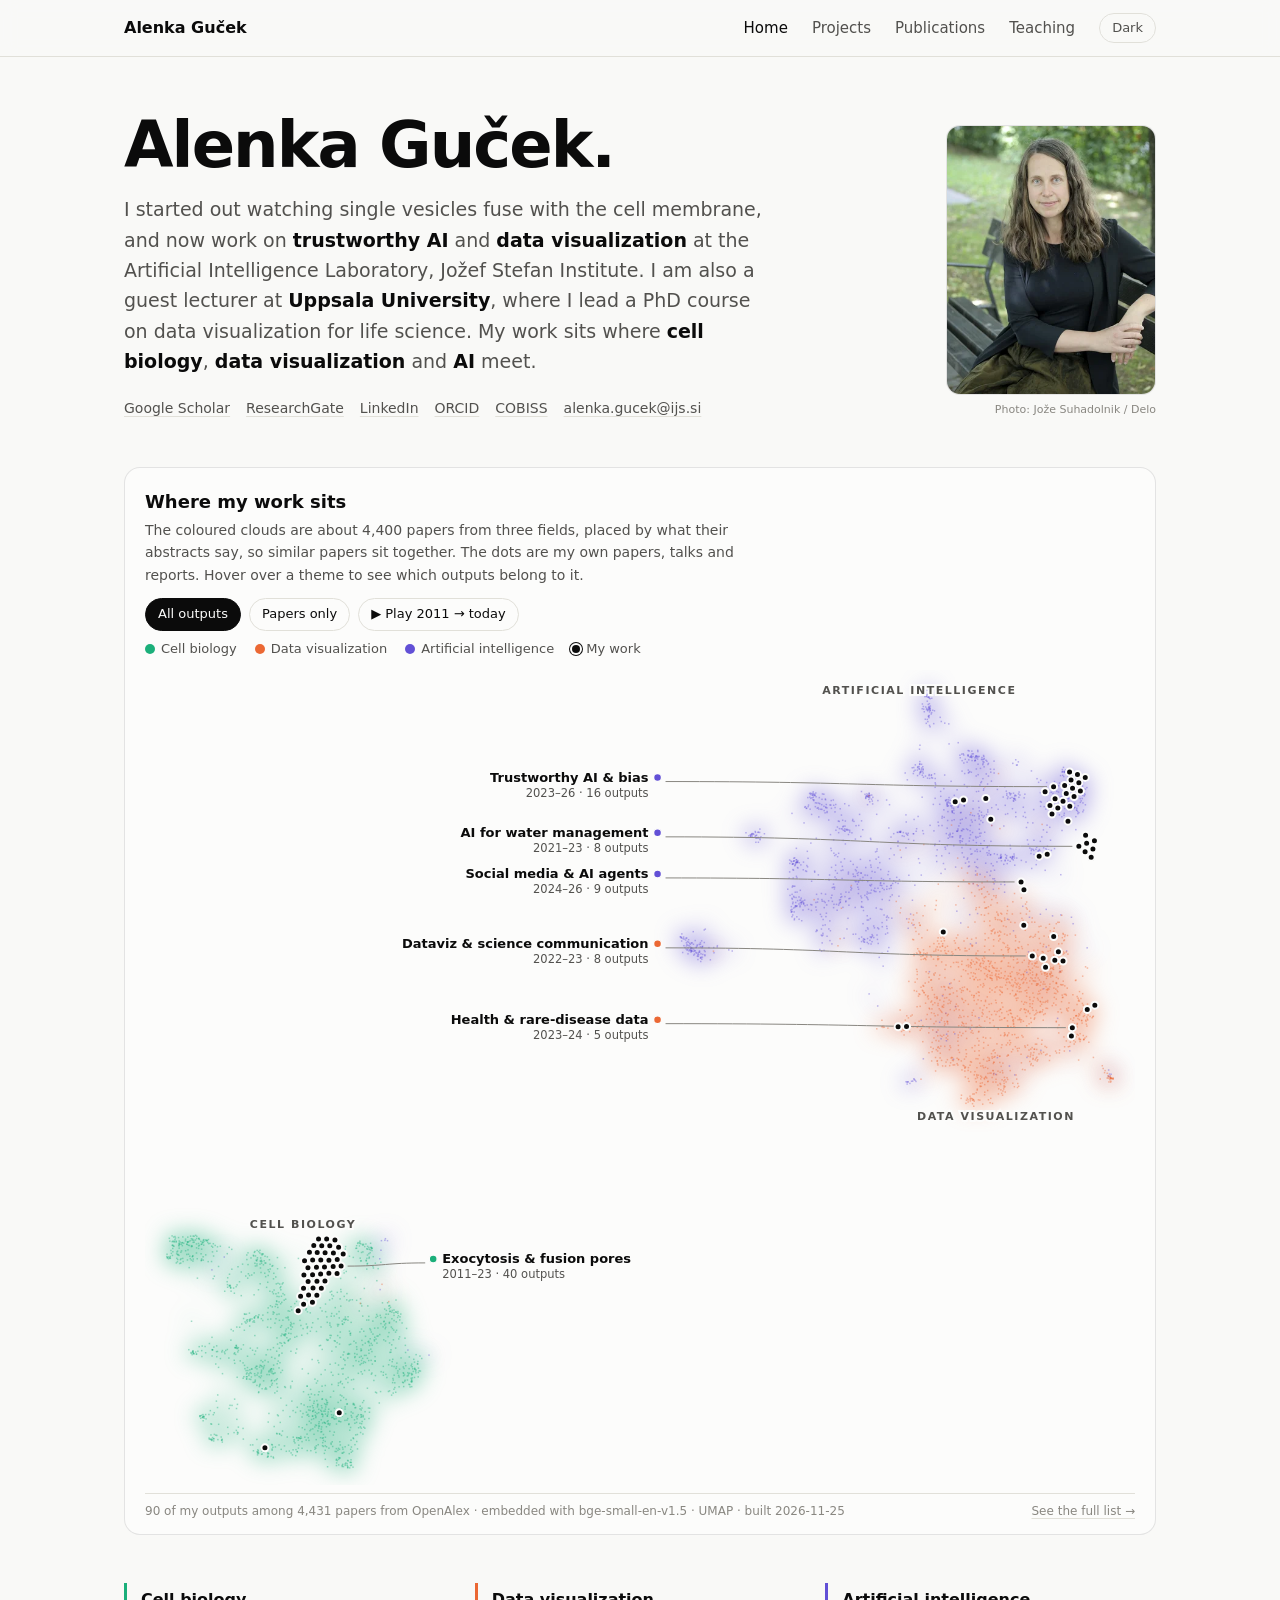
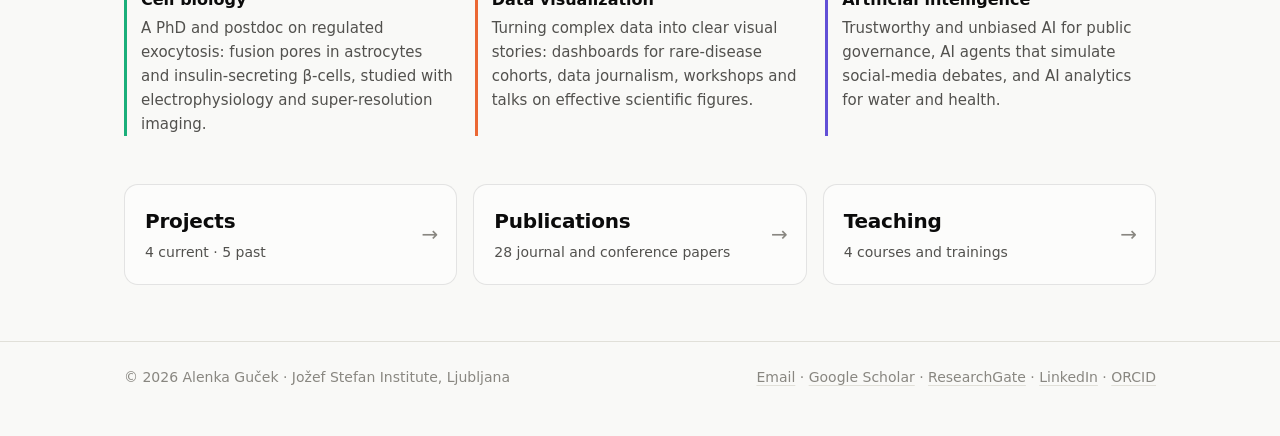
==== site/index.html @ 369c41aa "Personal research website with research map Static site in site/ (home with UMAP research map, proje" ====
<!doctype html>
<html lang="en">
<head>
<meta charset="utf-8">
<meta name="viewport" content="width=device-width, initial-scale=1">
<title>Alenka Guček — cell biology · data visualization · AI</title>
<meta name="description" content="Researcher at the Jožef Stefan Institute working where cell biology, data visualization and AI meet.">
<link rel="stylesheet" href="css/style.css?v=8">
</head>
<body>
<header class="nav"><div class="wrap">
  <a class="brand" href="index.html">Alenka Guček</a>
  <a class="link" href="index.html" aria-current="page">Home</a>
  <a class="link" href="projects.html">Projects</a>
  <a class="link" href="publications.html">Publications</a>
  <a class="link" href="teaching.html">Teaching</a>
  <button id="theme" type="button">Dark</button>
</div></header>

<main class="wrap">
  <section class="hero">
    <div>
      <h1>Alenka Guček.</h1>
      <p class="lede">I started out watching single vesicles fuse with the cell membrane, and now work on <b>trustworthy AI</b> and <b>data visualization</b> at the Artificial Intelligence Laboratory, Jožef Stefan Institute. I am also a guest lecturer at <b>Uppsala University</b>, where I lead a PhD course on data visualization for life science. My work sits where <b>cell biology</b>, <b>data visualization</b> and <b>AI</b> meet.</p>
      <div class="links">
        <a href="https://scholar.google.com/citations?user=tJEwAjEAAAAJ" target="_blank" rel="noopener">Google Scholar</a>
        <a href="https://www.researchgate.net/profile/Alenka-Gucek-2" target="_blank" rel="noopener">ResearchGate</a>
        <a href="https://www.linkedin.com/in/alenkagucek/" target="_blank" rel="noopener">LinkedIn</a>
        <a href="https://orcid.org/0000-0003-4453-1498" target="_blank" rel="noopener">ORCID</a>
        <a href="https://bib.cobiss.net/bibliographies/si/webBiblio/bib201_20261125_204723_34319.html" target="_blank" rel="noopener">COBISS</a>
        <a href="mailto:alenka.gucek@ijs.si">alenka.gucek@ijs.si</a>
      </div>
    </div>
    <figure>
      <img src="imgs/profile.webp" alt="Alenka Guček sitting on a park bench">
      <figcaption>Photo: Jože Suhadolnik / Delo</figcaption>
    </figure>
  </section>

  <div class="map-card">
    <div class="map-head">
      <div>
        <h2>Where my work sits</h2>
        <p>The coloured clouds are about 4,400 papers from three fields, placed by what their abstracts say, so similar papers sit together. The dots are my own papers, talks and reports. Hover over a theme to see which outputs belong to it.</p>
      </div>
      <div class="controls">
        <button type="button" data-filter="all" aria-pressed="true">All outputs</button>
        <button type="button" data-filter="papers" aria-pressed="false">Papers only</button>
        <button type="button" id="play">▶ Play 2011 → today</button>
      </div>
    </div>
    <div class="legend">
      <span><i style="background:var(--f-cell)"></i>Cell biology</span>
      <span><i style="background:var(--f-viz)"></i>Data visualization</span>
      <span><i style="background:var(--f-ai)"></i>Artificial intelligence</span>
      <span><i class="me"></i>My work</span>
    </div>
    <div class="map-stage" id="map">
      <canvas aria-hidden="true"></canvas>
      <svg role="img" aria-label="Scatter map of research papers; my outputs are highlighted"></svg>
      <div class="tip" id="tip"></div>
    </div>
    <div class="map-foot" id="map-foot"><span></span><a href="publications.html">See the full list →</a></div>
  </div>

  <section class="block">
    <div class="three">
      <div class="pillar" style="--c:var(--f-cell)"><h3>Cell biology</h3><p>A PhD and postdoc on regulated exocytosis: fusion pores in astrocytes and insulin-secreting β-cells, studied with electrophysiology and super-resolution imaging.</p></div>
      <div class="pillar" style="--c:var(--f-viz)"><h3>Data visualization</h3><p>Turning complex data into clear visual stories: dashboards for rare-disease cohorts, data journalism, workshops and talks on effective scientific figures.</p></div>
      <div class="pillar" style="--c:var(--f-ai)"><h3>Artificial intelligence</h3><p>Trustworthy and unbiased AI for public governance, AI agents that simulate social-media debates, and AI analytics for water and health.</p></div>
    </div>
  </section>

  <nav class="gates" aria-label="More">
    <a class="gate" href="projects.html"><span class="g-t">Projects</span><span class="g-s" id="g-projects">Current and past research projects</span><span class="g-a">→</span></a>
    <a class="gate" href="publications.html"><span class="g-t">Publications</span><span class="g-s" id="g-pubs">Journal and conference papers</span><span class="g-a">→</span></a>
    <a class="gate" href="teaching.html"><span class="g-t">Teaching</span><span class="g-s" id="g-teach">Courses and trainings</span><span class="g-a">→</span></a>
  </nav>
</main>

<footer><div class="wrap">
  <span>© 2026 Alenka Guček · Jožef Stefan Institute, Ljubljana</span>
  <span><a href="mailto:alenka.gucek@ijs.si">Email</a> · <a href="https://scholar.google.com/citations?user=tJEwAjEAAAAJ" target="_blank" rel="noopener">Google Scholar</a> · <a href="https://www.researchgate.net/profile/Alenka-Gucek-2" target="_blank" rel="noopener">ResearchGate</a> · <a href="https://www.linkedin.com/in/alenkagucek/" target="_blank" rel="noopener">LinkedIn</a> · <a href="https://orcid.org/0000-0003-4453-1498" target="_blank" rel="noopener">ORCID</a></span>
</div></footer>
<script src="js/site.js?v=8"></script>
<script src="js/map.js?v=8"></script>
</body>
</html>
---- site/css/style.css ----
:root {
  color-scheme: light;
  --page: #f9f9f7;
  --surface: #fcfcfb;
  --ink: #0b0b0b;
  --ink-2: #52514e;
  --muted: #898781;
  --hair: #e1e0d9;
  --ring: rgba(11, 11, 11, 0.10);
  --accent: #2a78d6;
  /* field colours = categorical slots 1-3 (validated all-pairs) */
  --f-ai: #6250d6;
  --f-viz: #eb6834;
  --f-cell: #1baf7a;
  --me: #0b0b0b;
  --me-ring: #fcfcfb;
  --font: system-ui, -apple-system, "Segoe UI", sans-serif;
}
@media (prefers-color-scheme: dark) {
  :root:where(:not([data-theme="light"])) {
    color-scheme: dark;
    --page: #0d0d0d; --surface: #1a1a19; --ink: #f0efec; --ink-2: #c3c2b7; --muted: #898781;
    --hair: #2c2c2a; --ring: rgba(255, 255, 255, 0.10); --accent: #3987e5;
    --f-ai: #9085e9; --f-viz: #d95926; --f-cell: #199e70; --me: #f0efec; --me-ring: #1a1a19;
  }
}
:root[data-theme="dark"] {
  color-scheme: dark;
  --page: #0d0d0d; --surface: #1a1a19; --ink: #f0efec; --ink-2: #c3c2b7; --muted: #898781;
  --hair: #2c2c2a; --ring: rgba(255, 255, 255, 0.10); --accent: #3987e5;
  --f-ai: #9085e9; --f-viz: #d95926; --f-cell: #199e70; --me: #f0efec; --me-ring: #1a1a19;
}

* { box-sizing: border-box; }
html { background: var(--page); }
body { margin: 0; font: 16px/1.6 var(--font); color: var(--ink); background: var(--page); }
a { color: inherit; text-decoration-color: var(--hair); text-underline-offset: 3px; }
a:hover { text-decoration-color: currentColor; }
.wrap { max-width: 1080px; margin: 0 auto; padding: 0 24px; }

/* nav */
header.nav { position: sticky; top: 0; z-index: 10; background: color-mix(in srgb, var(--page) 88%, transparent); backdrop-filter: blur(8px); border-bottom: 1px solid var(--hair); }
header.nav .wrap { display: flex; align-items: center; gap: 24px; height: 56px; }
header.nav .brand { font-weight: 700; text-decoration: none; margin-right: auto; }
header.nav a.link { text-decoration: none; color: var(--ink-2); font-size: 15px; }
header.nav a.link[aria-current="page"], header.nav a.link:hover { color: var(--ink); }
#theme { background: none; border: 1px solid var(--hair); color: var(--ink-2); border-radius: 999px; padding: 4px 12px; font: inherit; font-size: 13px; cursor: pointer; }

/* hero */
.hero { padding: 56px 0 24px; display: grid; grid-template-columns: 1fr auto; gap: 32px; align-items: end; }
.hero h1 { font-size: clamp(40px, 6vw, 64px); line-height: 1.02; letter-spacing: -0.03em; margin: 0 0 16px; }
.hero p.lede { font-size: 19px; color: var(--ink-2); max-width: 640px; margin: 0; }
.hero .lede b { color: var(--ink); font-weight: 600; }
.hero figure { margin: 0; }
.hero img { width: 210px; height: 270px; border-radius: 14px; object-fit: cover; object-position: 30% 30%; border: 1px solid var(--ring); background: var(--surface); display: block; }
.hero figcaption { font-size: 11px; color: var(--muted); margin-top: 6px; text-align: right; }
.links { display: flex; flex-wrap: wrap; gap: 8px 16px; margin-top: 20px; font-size: 14px; }
.links a { color: var(--ink-2); }

/* map */
.map-card { background: var(--surface); border: 1px solid var(--ring); border-radius: 16px; padding: 20px 20px 12px; margin: 24px 0 8px; }
.map-head { display: flex; flex-wrap: wrap; gap: 12px 24px; align-items: baseline; justify-content: space-between; margin-bottom: 8px; }
.map-head h2 { font-size: 18px; margin: 0; }
.map-head p { margin: 2px 0 0; color: var(--ink-2); font-size: 14px; max-width: 620px; }
.controls { display: flex; gap: 8px; align-items: center; flex-wrap: wrap; }
.controls button { font: inherit; font-size: 13px; border: 1px solid var(--hair); background: var(--surface); color: var(--ink); border-radius: 999px; padding: 5px 12px; cursor: pointer; }
.controls button[aria-pressed="true"] { background: var(--ink); color: var(--surface); border-color: var(--ink); }
.legend { display: flex; flex-wrap: wrap; gap: 6px 18px; font-size: 13px; color: var(--ink-2); margin: 4px 0 10px; }
.legend span { display: inline-flex; align-items: center; gap: 6px; }
.legend i { width: 10px; height: 10px; border-radius: 50%; display: inline-block; }
.legend i.me { background: var(--me); box-shadow: 0 0 0 2px var(--me-ring), 0 0 0 3px var(--me); width: 8px; height: 8px; }
.map-stage { position: relative; width: 100%; aspect-ratio: 16 / 10; }
.map-stage canvas, .map-stage svg { position: absolute; inset: 0; width: 100%; height: 100%; }
.map-stage svg text.cl { font-size: 11px; fill: var(--muted); paint-order: stroke; stroke: var(--surface); stroke-width: 3px; pointer-events: none; }
.map-stage svg text.yr { font-size: 44px; font-weight: 700; fill: var(--hair); }
.map-stage svg path.traj { fill: none; stroke: var(--ink-2); stroke-width: 1.5; stroke-dasharray: 4 4; opacity: .7; pointer-events: none; }
.map-stage svg text.trajlbl { font-size: 12px; font-weight: 600; fill: var(--ink-2); paint-order: stroke; stroke: var(--surface); stroke-width: 3px; pointer-events: none; }
.map-stage svg text.field { font-size: 11px; font-weight: 700; letter-spacing: .14em; fill: var(--ink-2); paint-order: stroke; stroke: var(--surface); stroke-width: 4px; pointer-events: none; }
.map-stage svg .callout { cursor: pointer; transition: opacity .3s; }
.map-stage svg .callout .hit { fill: transparent; }
.map-stage svg .callout .lead { fill: none; stroke: var(--muted); stroke-width: 1; transition: stroke .15s, stroke-width .15s; }
.map-stage svg .callout .cname { font-size: 13px; font-weight: 650; fill: var(--ink); paint-order: stroke; stroke: var(--surface); stroke-width: 4px; }
.map-stage svg .callout .csub { font-size: 11.5px; fill: var(--ink-2); paint-order: stroke; stroke: var(--surface); stroke-width: 4px; font-variant-numeric: tabular-nums; }
.map-stage svg .callout .sw { stroke: var(--surface); stroke-width: 1.5; }
.map-stage svg .callout.on .lead { stroke: var(--ink); stroke-width: 1.5; }
.map-stage svg .callout.off { opacity: .35; }
.map-stage svg circle.me { r: 3.5; stroke-width: 1.5; }
.map-stage svg circle.me.hot { r: 4.5; }
.map-stage svg circle.me { fill: var(--me); stroke: var(--me-ring); stroke-width: 2; cursor: pointer; transition: r .15s, opacity .4s; }
.map-stage svg circle.me.dim { opacity: .18; }
.map-stage svg circle.me:hover, .map-stage svg circle.me.on { r: 7; }
.map-foot { display: flex; justify-content: space-between; gap: 16px; font-size: 12px; color: var(--muted); padding-top: 8px; border-top: 1px solid var(--hair); margin-top: 8px; }
.tip { position: absolute; pointer-events: none; z-index: 5; max-width: 300px; background: var(--surface); color: var(--ink); border: 1px solid var(--ring); box-shadow: 0 6px 24px rgba(0,0,0,.12); border-radius: 10px; padding: 10px 12px; font-size: 13px; line-height: 1.4; opacity: 0; transition: opacity .1s; }
.tip.show { opacity: 1; }
.tip .t { font-weight: 600; margin-bottom: 4px; }
.tip .m { color: var(--ink-2); }
.tip .k { display: inline-flex; align-items: center; gap: 6px; color: var(--ink-2); font-size: 12px; }
.tip .k i { width: 8px; height: 8px; border-radius: 50%; }

/* sections */
section.block { padding: 40px 0 8px; }
section.block > .head { display: flex; justify-content: space-between; align-items: baseline; border-bottom: 1px solid var(--hair); padding-bottom: 8px; margin-bottom: 16px; }
section.block h2 { font-size: 22px; margin: 0; letter-spacing: -0.01em; }
section.block .head a { font-size: 14px; color: var(--ink-2); }
.three { display: grid; grid-template-columns: repeat(3, 1fr); gap: 20px; }
.pillar { padding: 4px 0 0 14px; border-left: 3px solid var(--c); }
.pillar h3 { margin: 0 0 4px; font-size: 16px; }
.pillar p { margin: 0; color: var(--ink-2); font-size: 15px; }

.item { padding: 14px 0; border-bottom: 1px solid var(--hair); display: grid; grid-template-columns: 90px 1fr; gap: 16px; }
.item:last-child { border-bottom: 0; }
.item .when { color: var(--muted); font-size: 14px; font-variant-numeric: tabular-nums; }
.item h3 { font-size: 16px; margin: 0 0 2px; line-height: 1.35; }
.item .meta { color: var(--ink-2); font-size: 14px; }
.item .meta em { font-style: normal; color: var(--ink); }
.item .acts { font-size: 13px; margin-top: 4px; display: flex; gap: 12px; }
.tag { display: inline-block; font-size: 11px; letter-spacing: .04em; text-transform: uppercase; color: var(--ink-2); border: 1px solid var(--hair); border-radius: 999px; padding: 1px 8px; margin-right: 6px; vertical-align: 2px; }
.dot { display: inline-block; width: 8px; height: 8px; border-radius: 50%; margin-right: 6px; vertical-align: 1px; }

.filters { display: flex; flex-wrap: wrap; gap: 8px; margin: 8px 0 16px; }
.filters button { font: inherit; font-size: 13px; border: 1px solid var(--hair); background: var(--surface); color: var(--ink); border-radius: 999px; padding: 5px 12px; cursor: pointer; }
.filters button[aria-pressed="true"] { background: var(--ink); color: var(--surface); border-color: var(--ink); }
ul.eds { margin: 6px 0 0; padding-left: 18px; color: var(--ink-2); font-size: 14px; }
h3.sub { font-size: 13px; text-transform: uppercase; letter-spacing: .06em; color: var(--muted); margin: 28px 0 0; }
h3.sub:first-child { margin-top: 4px; }
.yeargroup h3.y { font-size: 14px; color: var(--muted); margin: 24px 0 0; font-variant-numeric: tabular-nums; }

.gates { display: grid; grid-template-columns: repeat(3, 1fr); gap: 16px; margin: 40px 0 0; }
.gate { position: relative; display: flex; flex-direction: column; gap: 4px; padding: 20px 44px 20px 20px; background: var(--surface); border: 1px solid var(--ring); border-radius: 14px; text-decoration: none; transition: border-color .15s, transform .15s; }
.gate:hover { border-color: var(--ink-2); transform: translateY(-2px); }
.gate .g-t { font-size: 20px; font-weight: 700; letter-spacing: -0.01em; }
.gate .g-s { color: var(--ink-2); font-size: 14px; }
.gate .g-a { position: absolute; right: 18px; top: 50%; transform: translateY(-50%); font-size: 20px; color: var(--muted); transition: transform .15s, color .15s; }
.gate:hover .g-a { color: var(--ink); transform: translate(3px, -50%); }
@media (max-width: 760px) { .gates { grid-template-columns: 1fr; } }
footer { margin-top: 56px; border-top: 1px solid var(--hair); padding: 24px 0 48px; color: var(--muted); font-size: 14px; }
footer .wrap { display: flex; justify-content: space-between; gap: 16px; flex-wrap: wrap; }

@media (max-width: 760px) {
  .hero { grid-template-columns: 1fr; padding-top: 32px; }
  .hero figure { order: -1; }
  .hero img { width: 120px; height: 150px; }
  .hero figcaption { text-align: left; }
  .three { grid-template-columns: 1fr; }
  .item { grid-template-columns: 1fr; gap: 2px; }
}
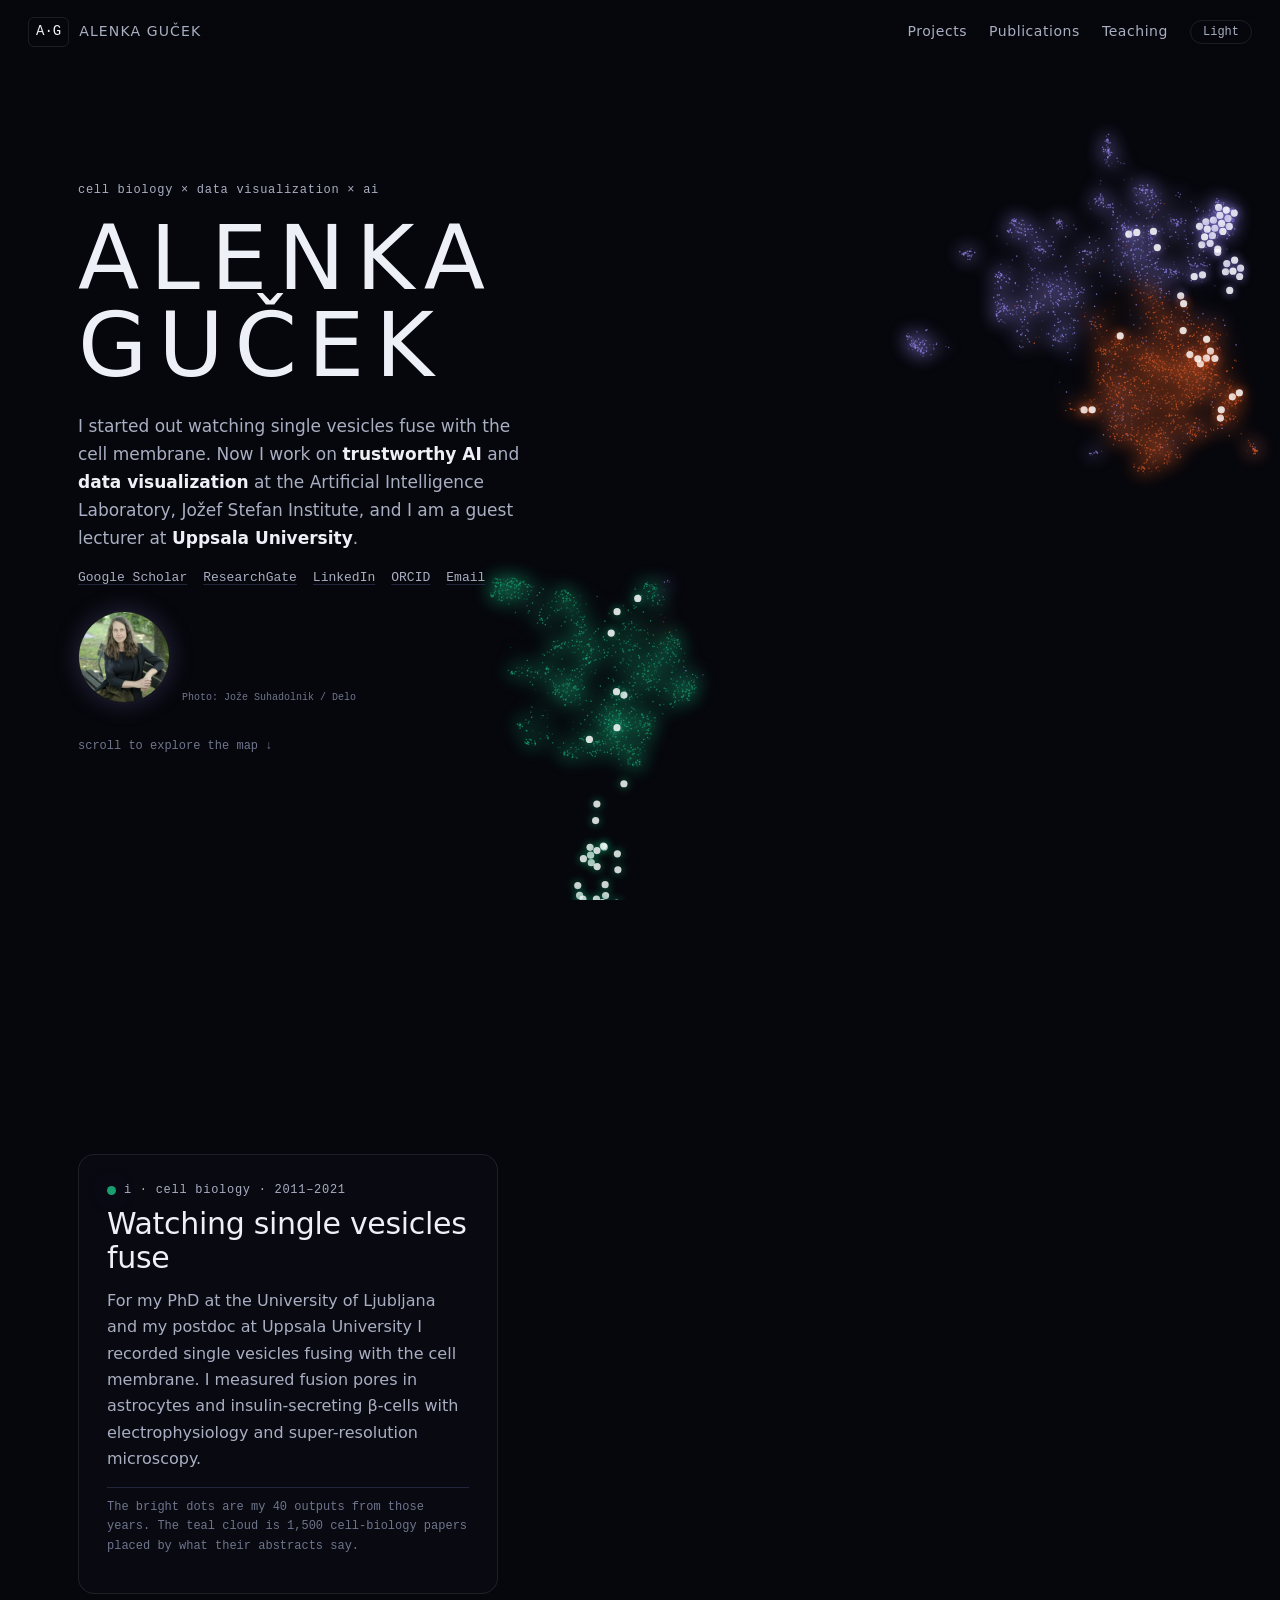
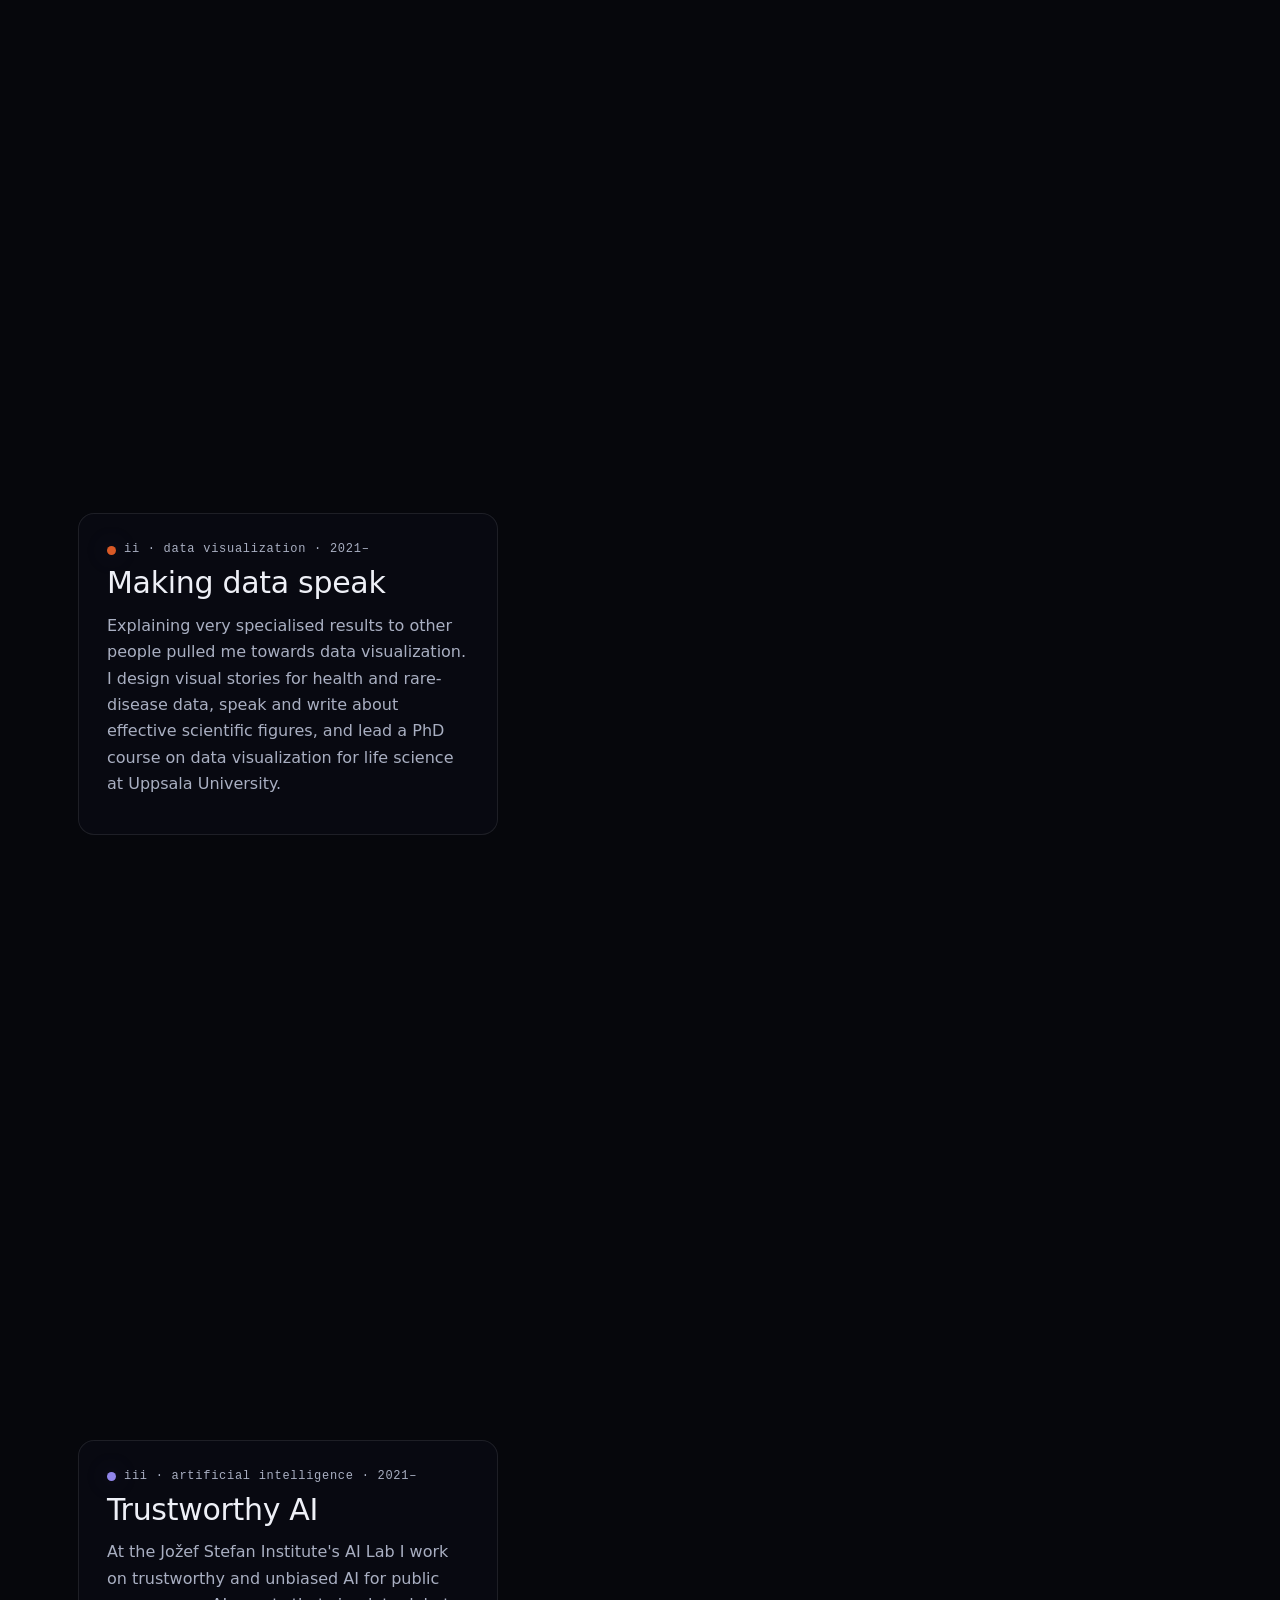
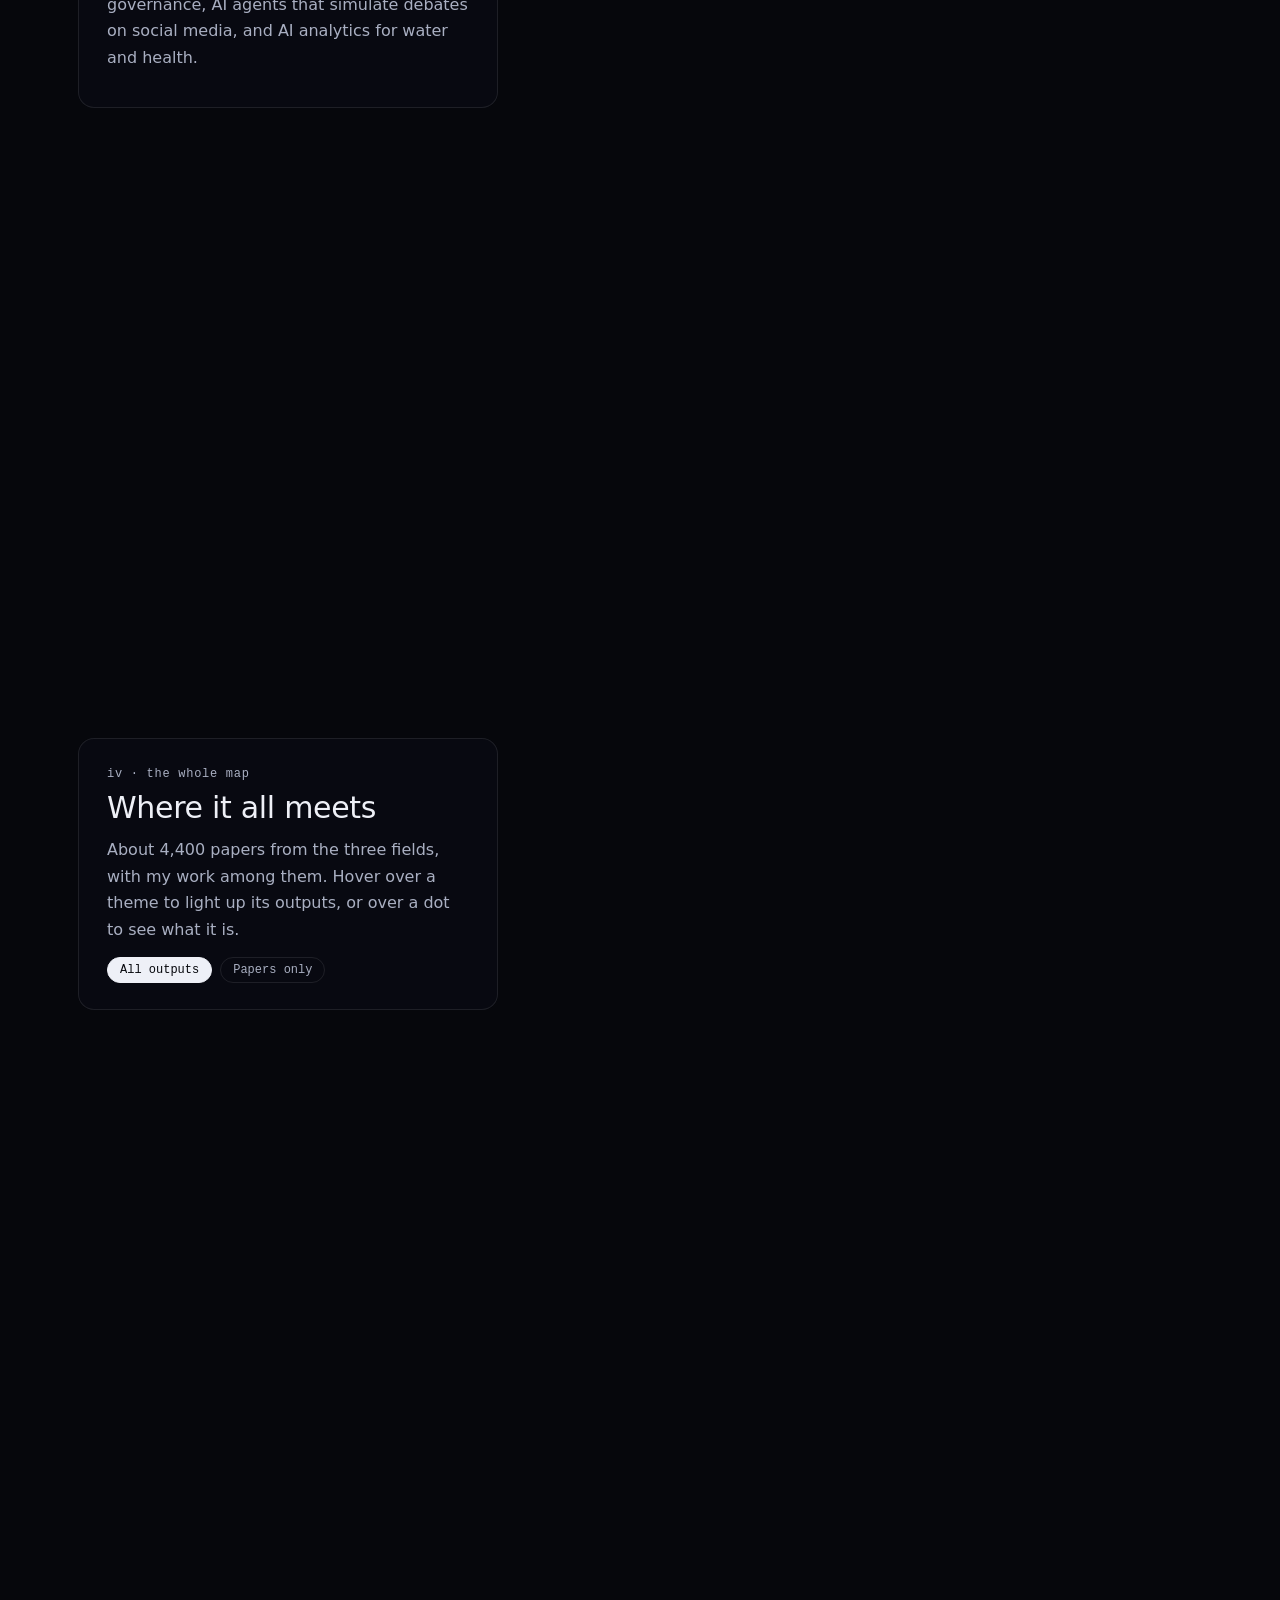
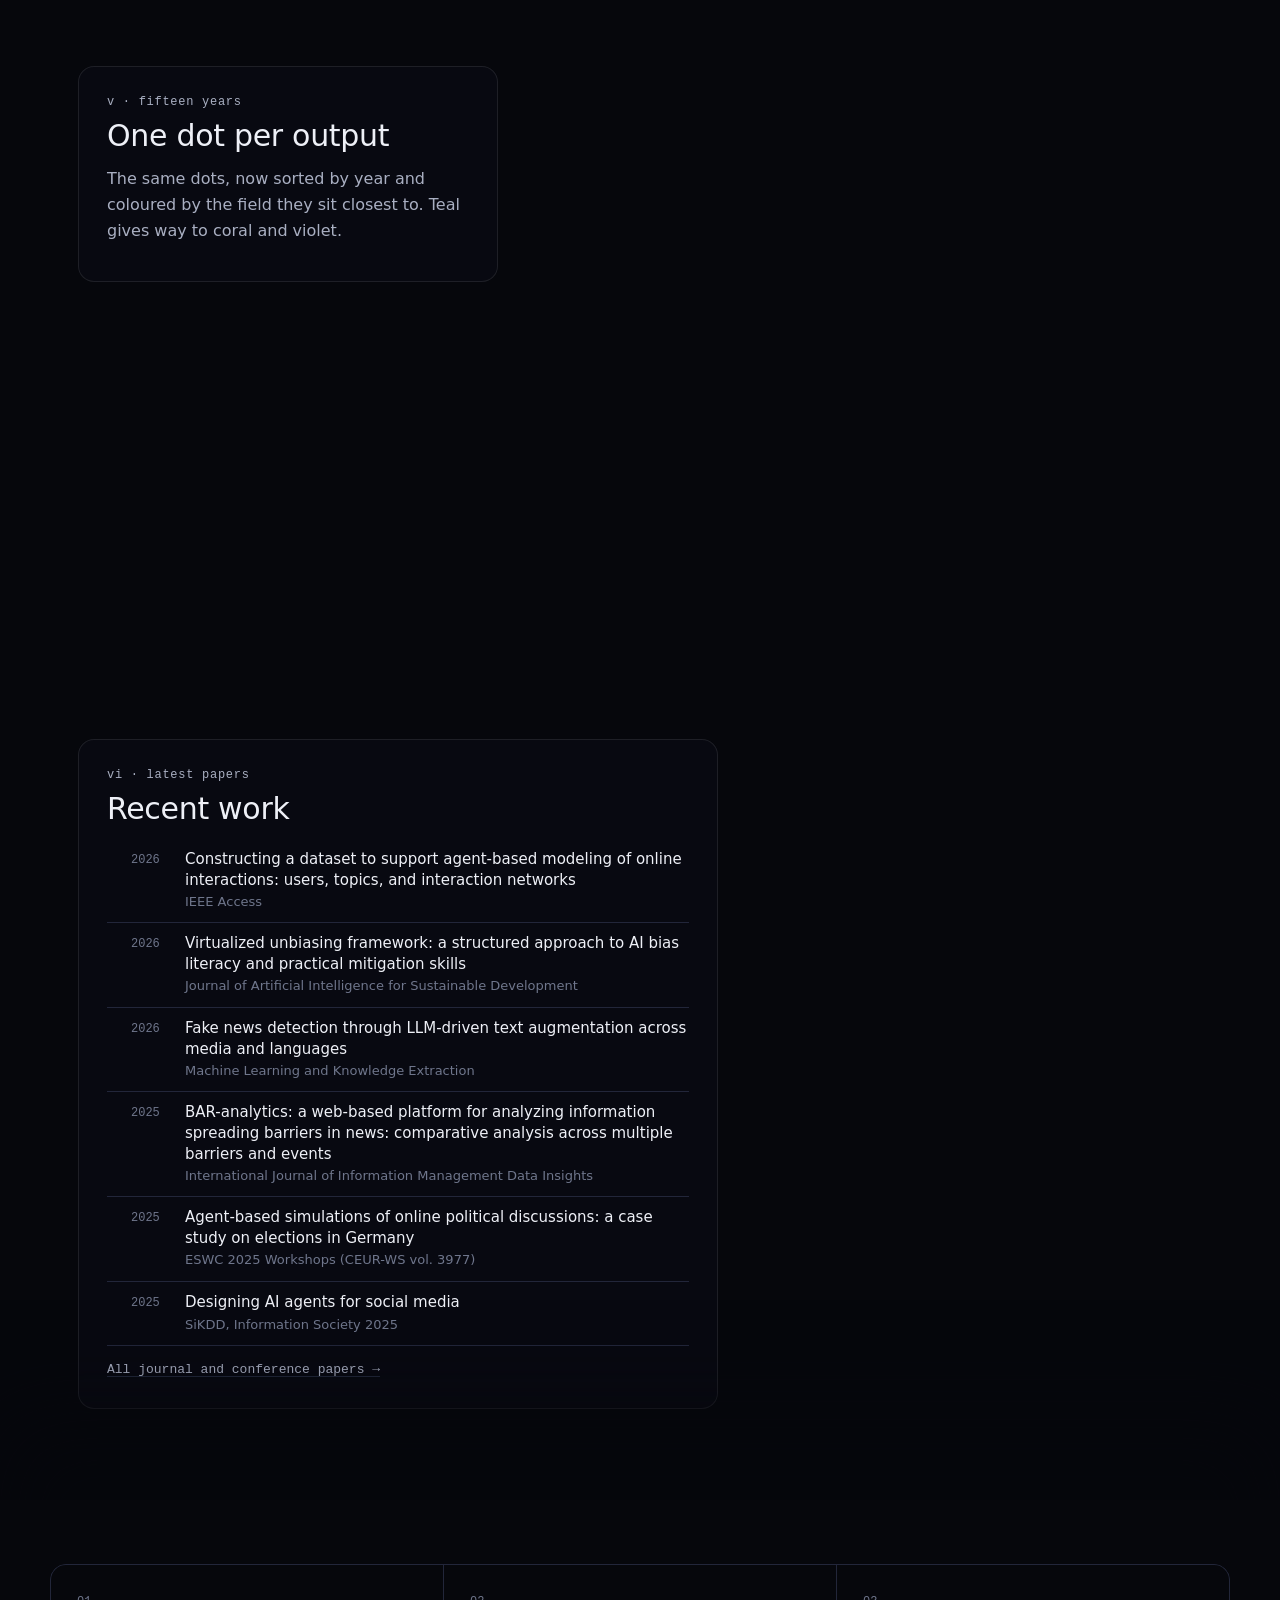
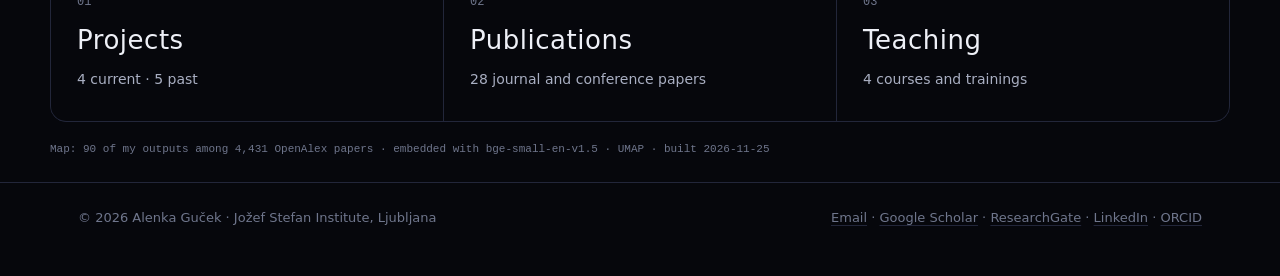
==== commit 51aea44a: "Redesign: dark observatory theme, scroll story homepage (map zooms per chapter, dots morph into a ti" ====
--- a/site/index.html
+++ b/site/index.html
@@ -1,88 +1,120 @@
 <!doctype html>
-<html lang="en">
+<html lang="en" data-theme="dark">
 <head>
 <meta charset="utf-8">
 <meta name="viewport" content="width=device-width, initial-scale=1">
 <title>Alenka Guček — cell biology · data visualization · AI</title>
 <meta name="description" content="Researcher at the Jožef Stefan Institute working where cell biology, data visualization and AI meet.">
-<link rel="stylesheet" href="css/style.css?v=8">
+<script>try { const t = localStorage.getItem("theme"); if (t) document.documentElement.dataset.theme = t; } catch (e) {}</script>
+<link rel="stylesheet" href="css/style.css?v=11">
 </head>
-<body>
+<body class="home">
 <header class="nav"><div class="wrap">
-  <a class="brand" href="index.html">Alenka Guček</a>
-  <a class="link" href="index.html" aria-current="page">Home</a>
-  <a class="link" href="projects.html">Projects</a>
-  <a class="link" href="publications.html">Publications</a>
-  <a class="link" href="teaching.html">Teaching</a>
-  <button id="theme" type="button">Dark</button>
+  <a class="brand" href="index.html"><span class="mono">A·G</span> <span class="name">Alenka Guček</span></a>
+  <nav>
+    <a class="link" href="projects.html">Projects</a>
+    <a class="link" href="publications.html">Publications</a>
+    <a class="link" href="teaching.html">Teaching</a>
+    <button id="theme" type="button">Light</button>
+  </nav>
 </div></header>
 
-<main class="wrap">
-  <section class="hero">
-    <div>
-      <h1>Alenka Guček.</h1>
-      <p class="lede">I started out watching single vesicles fuse with the cell membrane, and now work on <b>trustworthy AI</b> and <b>data visualization</b> at the Artificial Intelligence Laboratory, Jožef Stefan Institute. I am also a guest lecturer at <b>Uppsala University</b>, where I lead a PhD course on data visualization for life science. My work sits where <b>cell biology</b>, <b>data visualization</b> and <b>AI</b> meet.</p>
+<!-- the sky: one fixed stage behind the whole story -->
+<div id="stage" aria-hidden="true">
+  <canvas></canvas>
+</div>
+<div class="tip" id="tip" role="tooltip"></div>
+
+<main id="story">
+  <section class="step hero" data-step="hero">
+    <div class="card">
+      <p class="kicker mono">cell biology × data visualization × AI</p>
+      <h1>Alenka<br>Guček</h1>
+      <p class="lede">I started out watching single vesicles fuse with the cell membrane. Now I work on <b>trustworthy AI</b> and <b>data visualization</b> at the Artificial Intelligence Laboratory, Jožef Stefan Institute, and I am a guest lecturer at <b>Uppsala University</b>.</p>
       <div class="links">
         <a href="https://scholar.google.com/citations?user=tJEwAjEAAAAJ" target="_blank" rel="noopener">Google Scholar</a>
         <a href="https://www.researchgate.net/profile/Alenka-Gucek-2" target="_blank" rel="noopener">ResearchGate</a>
         <a href="https://www.linkedin.com/in/alenkagucek/" target="_blank" rel="noopener">LinkedIn</a>
         <a href="https://orcid.org/0000-0003-4453-1498" target="_blank" rel="noopener">ORCID</a>
-        <a href="https://bib.cobiss.net/bibliographies/si/webBiblio/bib201_20261125_204723_34319.html" target="_blank" rel="noopener">COBISS</a>
-        <a href="mailto:alenka.gucek@ijs.si">alenka.gucek@ijs.si</a>
+        <a href="mailto:alenka.gucek@ijs.si">Email</a>
       </div>
+      <figure class="portrait">
+        <img src="imgs/profile.webp" alt="Alenka Guček sitting on a park bench">
+        <figcaption>Photo: Jože Suhadolnik / Delo</figcaption>
+      </figure>
+      <p class="scroll-hint mono">scroll to explore the map ↓</p>
     </div>
-    <figure>
-      <img src="imgs/profile.webp" alt="Alenka Guček sitting on a park bench">
-      <figcaption>Photo: Jože Suhadolnik / Delo</figcaption>
-    </figure>
   </section>
 
-  <div class="map-card">
-    <div class="map-head">
-      <div>
-        <h2>Where my work sits</h2>
-        <p>The coloured clouds are about 4,400 papers from three fields, placed by what their abstracts say, so similar papers sit together. The dots are my own papers, talks and reports. Hover over a theme to see which outputs belong to it.</p>
-      </div>
+  <section class="step" data-step="cell">
+    <div class="card">
+      <p class="kicker mono"><i class="sw" style="background:var(--f-cell)"></i>I · cell biology · 2011–2021</p>
+      <h2>Watching single vesicles fuse</h2>
+      <p>For my PhD at the University of Ljubljana and my postdoc at Uppsala University I recorded single vesicles fusing with the cell membrane. I measured fusion pores in astrocytes and insulin-secreting β-cells with electrophysiology and super-resolution microscopy.</p>
+      <p class="note mono">The bright dots are my 40 outputs from those years. The teal cloud is 1,500 cell-biology papers placed by what their abstracts say.</p>
+    </div>
+  </section>
+
+  <section class="step" data-step="viz">
+    <div class="card">
+      <p class="kicker mono"><i class="sw" style="background:var(--f-viz)"></i>II · data visualization · 2021–</p>
+      <h2>Making data speak</h2>
+      <p>Explaining very specialised results to other people pulled me towards data visualization. I design visual stories for health and rare-disease data, speak and write about effective scientific figures, and lead a PhD course on data visualization for life science at Uppsala University.</p>
+    </div>
+  </section>
+
+  <section class="step" data-step="ai">
+    <div class="card">
+      <p class="kicker mono"><i class="sw" style="background:var(--f-ai)"></i>III · artificial intelligence · 2021–</p>
+      <h2>Trustworthy AI</h2>
+      <p>At the Jožef Stefan Institute's AI Lab I work on trustworthy and unbiased AI for public governance, AI agents that simulate debates on social media, and AI analytics for water and health.</p>
+    </div>
+  </section>
+
+  <section class="step" data-step="all">
+    <div class="card">
+      <p class="kicker mono">IV · the whole map</p>
+      <h2>Where it all meets</h2>
+      <p>About 4,400 papers from the three fields, with my work among them. Hover over a theme to light up its outputs, or over a dot to see what it is.</p>
       <div class="controls">
         <button type="button" data-filter="all" aria-pressed="true">All outputs</button>
         <button type="button" data-filter="papers" aria-pressed="false">Papers only</button>
-        <button type="button" id="play">▶ Play 2011 → today</button>
       </div>
-    </div>
-    <div class="legend">
-      <span><i style="background:var(--f-cell)"></i>Cell biology</span>
-      <span><i style="background:var(--f-viz)"></i>Data visualization</span>
-      <span><i style="background:var(--f-ai)"></i>Artificial intelligence</span>
-      <span><i class="me"></i>My work</span>
-    </div>
-    <div class="map-stage" id="map">
-      <canvas aria-hidden="true"></canvas>
-      <svg role="img" aria-label="Scatter map of research papers; my outputs are highlighted"></svg>
-      <div class="tip" id="tip"></div>
-    </div>
-    <div class="map-foot" id="map-foot"><span></span><a href="publications.html">See the full list →</a></div>
-  </div>
-
-  <section class="block">
-    <div class="three">
-      <div class="pillar" style="--c:var(--f-cell)"><h3>Cell biology</h3><p>A PhD and postdoc on regulated exocytosis: fusion pores in astrocytes and insulin-secreting β-cells, studied with electrophysiology and super-resolution imaging.</p></div>
-      <div class="pillar" style="--c:var(--f-viz)"><h3>Data visualization</h3><p>Turning complex data into clear visual stories: dashboards for rare-disease cohorts, data journalism, workshops and talks on effective scientific figures.</p></div>
-      <div class="pillar" style="--c:var(--f-ai)"><h3>Artificial intelligence</h3><p>Trustworthy and unbiased AI for public governance, AI agents that simulate social-media debates, and AI analytics for water and health.</p></div>
     </div>
   </section>
 
-  <nav class="gates" aria-label="More">
-    <a class="gate" href="projects.html"><span class="g-t">Projects</span><span class="g-s" id="g-projects">Current and past research projects</span><span class="g-a">→</span></a>
-    <a class="gate" href="publications.html"><span class="g-t">Publications</span><span class="g-s" id="g-pubs">Journal and conference papers</span><span class="g-a">→</span></a>
-    <a class="gate" href="teaching.html"><span class="g-t">Teaching</span><span class="g-s" id="g-teach">Courses and trainings</span><span class="g-a">→</span></a>
-  </nav>
+  <section class="step" data-step="timeline">
+    <div class="card">
+      <p class="kicker mono">V · fifteen years</p>
+      <h2>One dot per output</h2>
+      <p>The same dots, now sorted by year and coloured by the field they sit closest to. Teal gives way to coral and violet.</p>
+    </div>
+  </section>
+
+  <section class="step list-step" data-step="list">
+    <div class="card wide">
+      <p class="kicker mono">VI · latest papers</p>
+      <h2>Recent work</h2>
+      <div id="latest-pubs" class="latest"></div>
+      <a class="all-papers" id="all-papers" href="publications.html">All journal and conference papers →</a>
+    </div>
+  </section>
+
+  <section class="after">
+    <nav class="gates" aria-label="More">
+      <a class="gate" href="projects.html"><span class="g-k mono">01</span><span class="g-t">Projects</span><span class="g-s" id="g-projects">Current and past research projects</span></a>
+      <a class="gate" href="publications.html"><span class="g-k mono">02</span><span class="g-t">Publications</span><span class="g-s" id="g-pubs">Journal and conference papers</span></a>
+      <a class="gate" href="teaching.html"><span class="g-k mono">03</span><span class="g-t">Teaching</span><span class="g-s" id="g-teach">Courses and trainings</span></a>
+    </nav>
+    <p class="method mono" id="method"></p>
+  </section>
 </main>
 
 <footer><div class="wrap">
   <span>© 2026 Alenka Guček · Jožef Stefan Institute, Ljubljana</span>
   <span><a href="mailto:alenka.gucek@ijs.si">Email</a> · <a href="https://scholar.google.com/citations?user=tJEwAjEAAAAJ" target="_blank" rel="noopener">Google Scholar</a> · <a href="https://www.researchgate.net/profile/Alenka-Gucek-2" target="_blank" rel="noopener">ResearchGate</a> · <a href="https://www.linkedin.com/in/alenkagucek/" target="_blank" rel="noopener">LinkedIn</a> · <a href="https://orcid.org/0000-0003-4453-1498" target="_blank" rel="noopener">ORCID</a></span>
 </div></footer>
-<script src="js/site.js?v=8"></script>
-<script src="js/map.js?v=8"></script>
+<script src="js/site.js?v=11"></script>
+<script src="js/story.js?v=11"></script>
 </body>
 </html>
--- a/site/css/style.css
+++ b/site/css/style.css
@@ -1,146 +1,160 @@
-:root {
+/* ============ Observatory theme ============
+   Dark by default; a light "daylight" variant via the toggle.
+   Field colours: teal / coral / violet (validated CVD-safe as a set, both modes). */
+:root, :root[data-theme="dark"] {
+  color-scheme: dark;
+  --page: #06070c;
+  --surface: #0e1019;
+  --glass: rgba(10, 12, 20, 0.72);
+  --ink: #eef0f7;
+  --ink-2: #a9afc2;
+  --muted: #6f768c;
+  --hair: #22263a;
+  --ring: rgba(255, 255, 255, 0.09);
+  --f-cell: #199e70;
+  --f-viz: #d95926;
+  --f-ai: #9085e9;
+  --glow: 0 0 24px rgba(144, 133, 233, 0.25);
+  --sans: system-ui, -apple-system, "Segoe UI", sans-serif;
+  --mono: ui-monospace, "Cascadia Mono", "SF Mono", Consolas, Menlo, monospace;
+}
+:root[data-theme="light"] {
   color-scheme: light;
-  --page: #f9f9f7;
-  --surface: #fcfcfb;
-  --ink: #0b0b0b;
-  --ink-2: #52514e;
-  --muted: #898781;
-  --hair: #e1e0d9;
-  --ring: rgba(11, 11, 11, 0.10);
-  --accent: #2a78d6;
-  /* field colours = categorical slots 1-3 (validated all-pairs) */
+  --page: #f5f4ef;
+  --surface: #fcfcfa;
+  --glass: rgba(252, 252, 250, 0.82);
+  --ink: #12131a;
+  --ink-2: #4d5060;
+  --muted: #858799;
+  --hair: #dedcd3;
+  --ring: rgba(12, 12, 20, 0.10);
+  --f-cell: #1baf7a;
+  --f-viz: #eb6834;
   --f-ai: #6250d6;
-  --f-viz: #eb6834;
-  --f-cell: #1baf7a;
-  --me: #0b0b0b;
-  --me-ring: #fcfcfb;
-  --font: system-ui, -apple-system, "Segoe UI", sans-serif;
-}
-@media (prefers-color-scheme: dark) {
-  :root:where(:not([data-theme="light"])) {
-    color-scheme: dark;
-    --page: #0d0d0d; --surface: #1a1a19; --ink: #f0efec; --ink-2: #c3c2b7; --muted: #898781;
-    --hair: #2c2c2a; --ring: rgba(255, 255, 255, 0.10); --accent: #3987e5;
-    --f-ai: #9085e9; --f-viz: #d95926; --f-cell: #199e70; --me: #f0efec; --me-ring: #1a1a19;
-  }
-}
-:root[data-theme="dark"] {
-  color-scheme: dark;
-  --page: #0d0d0d; --surface: #1a1a19; --ink: #f0efec; --ink-2: #c3c2b7; --muted: #898781;
-  --hair: #2c2c2a; --ring: rgba(255, 255, 255, 0.10); --accent: #3987e5;
-  --f-ai: #9085e9; --f-viz: #d95926; --f-cell: #199e70; --me: #f0efec; --me-ring: #1a1a19;
+  --glow: none;
 }
 
 * { box-sizing: border-box; }
 html { background: var(--page); }
-body { margin: 0; font: 16px/1.6 var(--font); color: var(--ink); background: var(--page); }
+body { margin: 0; font: 16px/1.65 var(--sans); color: var(--ink); background: var(--page); -webkit-font-smoothing: antialiased; }
 a { color: inherit; text-decoration-color: var(--hair); text-underline-offset: 3px; }
 a:hover { text-decoration-color: currentColor; }
-.wrap { max-width: 1080px; margin: 0 auto; padding: 0 24px; }
+.mono { font-family: var(--mono); }
+.wrap { max-width: 1180px; margin: 0 auto; padding: 0 28px; }
 
-/* nav */
-header.nav { position: sticky; top: 0; z-index: 10; background: color-mix(in srgb, var(--page) 88%, transparent); backdrop-filter: blur(8px); border-bottom: 1px solid var(--hair); }
-header.nav .wrap { display: flex; align-items: center; gap: 24px; height: 56px; }
-header.nav .brand { font-weight: 700; text-decoration: none; margin-right: auto; }
-header.nav a.link { text-decoration: none; color: var(--ink-2); font-size: 15px; }
+/* ---------- nav ---------- */
+header.nav { position: fixed; inset: 0 0 auto 0; z-index: 20; background: linear-gradient(to bottom, var(--page) 20%, transparent); }
+header.nav .wrap { display: flex; align-items: center; gap: 24px; height: 64px; max-width: none; }
+header.nav .brand { text-decoration: none; margin-right: auto; font-size: 14px; letter-spacing: .08em; text-transform: uppercase; color: var(--ink-2); display: inline-flex; gap: 10px; align-items: center; }
+header.nav .brand .mono { color: var(--ink); border: 1px solid var(--ring); border-radius: 6px; padding: 2px 7px; letter-spacing: 0; }
+header.nav nav { display: flex; align-items: center; gap: 22px; }
+header.nav a.link { text-decoration: none; color: var(--ink-2); font-size: 14px; letter-spacing: .04em; }
 header.nav a.link[aria-current="page"], header.nav a.link:hover { color: var(--ink); }
-#theme { background: none; border: 1px solid var(--hair); color: var(--ink-2); border-radius: 999px; padding: 4px 12px; font: inherit; font-size: 13px; cursor: pointer; }
+#theme { background: none; border: 1px solid var(--ring); color: var(--ink-2); border-radius: 999px; padding: 4px 12px; font: 12px var(--mono); cursor: pointer; }
+#theme:hover { color: var(--ink); }
 
-/* hero */
-.hero { padding: 56px 0 24px; display: grid; grid-template-columns: 1fr auto; gap: 32px; align-items: end; }
-.hero h1 { font-size: clamp(40px, 6vw, 64px); line-height: 1.02; letter-spacing: -0.03em; margin: 0 0 16px; }
-.hero p.lede { font-size: 19px; color: var(--ink-2); max-width: 640px; margin: 0; }
-.hero .lede b { color: var(--ink); font-weight: 600; }
-.hero figure { margin: 0; }
-.hero img { width: 210px; height: 270px; border-radius: 14px; object-fit: cover; object-position: 30% 30%; border: 1px solid var(--ring); background: var(--surface); display: block; }
-.hero figcaption { font-size: 11px; color: var(--muted); margin-top: 6px; text-align: right; }
-.links { display: flex; flex-wrap: wrap; gap: 8px 16px; margin-top: 20px; font-size: 14px; }
+/* ---------- home: the story ---------- */
+#stage { position: fixed; inset: 0; z-index: 0; }
+#stage canvas { display: block; }
+#story { position: relative; z-index: 1; pointer-events: none; }
+#story .card, #story .after, #story a, #story button { pointer-events: auto; }
+.step { min-height: 100vh; display: flex; align-items: center; padding: 96px 28px 48px max(28px, calc((100vw - 1180px) / 2 + 28px)); }
+.step .card { max-width: 420px; background: var(--glass); backdrop-filter: blur(10px); -webkit-backdrop-filter: blur(10px); border: 1px solid var(--ring); border-radius: 16px; padding: 26px 28px; }
+.step .card.wide { max-width: 640px; }
+.step h2 { font-weight: 300; font-size: 30px; line-height: 1.15; letter-spacing: -0.01em; margin: 6px 0 12px; }
+.step p { color: var(--ink-2); margin: 0 0 10px; }
+.step p b { color: var(--ink); font-weight: 600; }
+.kicker { font-size: 12px; letter-spacing: .06em; color: var(--muted); margin: 0 !important; display: flex; align-items: center; gap: 8px; text-transform: lowercase; }
+.sw { width: 9px; height: 9px; border-radius: 50%; display: inline-block; box-shadow: var(--glow); }
+.note { font-size: 12px !important; color: var(--muted) !important; border-top: 1px solid var(--hair); padding-top: 10px; margin-top: 14px !important; }
+
+.hero .card { background: none; border: 0; backdrop-filter: none; -webkit-backdrop-filter: none; padding: 0; max-width: 460px; }
+.hero h1 { font-weight: 200; font-size: clamp(44px, 7vw, 92px); line-height: .98; letter-spacing: .12em; text-transform: uppercase; margin: 14px 0 22px; }
+.hero .lede { font-size: 17px; }
+.links { display: flex; flex-wrap: wrap; gap: 6px 16px; margin: 18px 0 0; font: 13px var(--mono); }
 .links a { color: var(--ink-2); }
+.links a:hover { color: var(--ink); }
+.portrait { margin: 26px 0 0; display: flex; align-items: end; gap: 12px; }
+.portrait img { width: 92px; height: 92px; border-radius: 50%; object-fit: cover; object-position: 30% 25%; border: 1px solid var(--ring); box-shadow: var(--glow); }
+.portrait figcaption { font: 10px var(--mono); color: var(--muted); }
+.scroll-hint { font-size: 12px !important; color: var(--muted) !important; margin-top: 34px !important; animation: bob 2.4s ease-in-out infinite; }
+@keyframes bob { 50% { transform: translateY(5px); } }
 
-/* map */
-.map-card { background: var(--surface); border: 1px solid var(--ring); border-radius: 16px; padding: 20px 20px 12px; margin: 24px 0 8px; }
-.map-head { display: flex; flex-wrap: wrap; gap: 12px 24px; align-items: baseline; justify-content: space-between; margin-bottom: 8px; }
-.map-head h2 { font-size: 18px; margin: 0; }
-.map-head p { margin: 2px 0 0; color: var(--ink-2); font-size: 14px; max-width: 620px; }
-.controls { display: flex; gap: 8px; align-items: center; flex-wrap: wrap; }
-.controls button { font: inherit; font-size: 13px; border: 1px solid var(--hair); background: var(--surface); color: var(--ink); border-radius: 999px; padding: 5px 12px; cursor: pointer; }
-.controls button[aria-pressed="true"] { background: var(--ink); color: var(--surface); border-color: var(--ink); }
-.legend { display: flex; flex-wrap: wrap; gap: 6px 18px; font-size: 13px; color: var(--ink-2); margin: 4px 0 10px; }
-.legend span { display: inline-flex; align-items: center; gap: 6px; }
-.legend i { width: 10px; height: 10px; border-radius: 50%; display: inline-block; }
-.legend i.me { background: var(--me); box-shadow: 0 0 0 2px var(--me-ring), 0 0 0 3px var(--me); width: 8px; height: 8px; }
-.map-stage { position: relative; width: 100%; aspect-ratio: 16 / 10; }
-.map-stage canvas, .map-stage svg { position: absolute; inset: 0; width: 100%; height: 100%; }
-.map-stage svg text.cl { font-size: 11px; fill: var(--muted); paint-order: stroke; stroke: var(--surface); stroke-width: 3px; pointer-events: none; }
-.map-stage svg text.yr { font-size: 44px; font-weight: 700; fill: var(--hair); }
-.map-stage svg path.traj { fill: none; stroke: var(--ink-2); stroke-width: 1.5; stroke-dasharray: 4 4; opacity: .7; pointer-events: none; }
-.map-stage svg text.trajlbl { font-size: 12px; font-weight: 600; fill: var(--ink-2); paint-order: stroke; stroke: var(--surface); stroke-width: 3px; pointer-events: none; }
-.map-stage svg text.field { font-size: 11px; font-weight: 700; letter-spacing: .14em; fill: var(--ink-2); paint-order: stroke; stroke: var(--surface); stroke-width: 4px; pointer-events: none; }
-.map-stage svg .callout { cursor: pointer; transition: opacity .3s; }
-.map-stage svg .callout .hit { fill: transparent; }
-.map-stage svg .callout .lead { fill: none; stroke: var(--muted); stroke-width: 1; transition: stroke .15s, stroke-width .15s; }
-.map-stage svg .callout .cname { font-size: 13px; font-weight: 650; fill: var(--ink); paint-order: stroke; stroke: var(--surface); stroke-width: 4px; }
-.map-stage svg .callout .csub { font-size: 11.5px; fill: var(--ink-2); paint-order: stroke; stroke: var(--surface); stroke-width: 4px; font-variant-numeric: tabular-nums; }
-.map-stage svg .callout .sw { stroke: var(--surface); stroke-width: 1.5; }
-.map-stage svg .callout.on .lead { stroke: var(--ink); stroke-width: 1.5; }
-.map-stage svg .callout.off { opacity: .35; }
-.map-stage svg circle.me { r: 3.5; stroke-width: 1.5; }
-.map-stage svg circle.me.hot { r: 4.5; }
-.map-stage svg circle.me { fill: var(--me); stroke: var(--me-ring); stroke-width: 2; cursor: pointer; transition: r .15s, opacity .4s; }
-.map-stage svg circle.me.dim { opacity: .18; }
-.map-stage svg circle.me:hover, .map-stage svg circle.me.on { r: 7; }
-.map-foot { display: flex; justify-content: space-between; gap: 16px; font-size: 12px; color: var(--muted); padding-top: 8px; border-top: 1px solid var(--hair); margin-top: 8px; }
-.tip { position: absolute; pointer-events: none; z-index: 5; max-width: 300px; background: var(--surface); color: var(--ink); border: 1px solid var(--ring); box-shadow: 0 6px 24px rgba(0,0,0,.12); border-radius: 10px; padding: 10px 12px; font-size: 13px; line-height: 1.4; opacity: 0; transition: opacity .1s; }
+.controls { display: flex; gap: 8px; margin-top: 14px; }
+.controls button { font: 12px var(--mono); border: 1px solid var(--ring); background: transparent; color: var(--ink-2); border-radius: 999px; padding: 5px 12px; cursor: pointer; }
+.controls button[aria-pressed="true"] { background: var(--ink); color: var(--page); border-color: var(--ink); }
+
+/* latest papers: the dots land on these bullets */
+.latest { margin-top: 8px; }
+.lp { display: grid; grid-template-columns: 14px 44px 1fr; column-gap: 10px; padding: 10px 0; border-bottom: 1px solid var(--hair); text-decoration: none; }
+.lp:hover .lp-t { text-decoration: underline; text-decoration-color: var(--muted); }
+.bullet { width: 9px; height: 9px; border-radius: 50%; margin-top: 7px; opacity: 0; transition: opacity .25s; box-shadow: var(--glow); }
+body.listed .bullet, body:not(.home) .bullet { opacity: 1; }
+.lp-y { font-size: 12px; color: var(--muted); padding-top: 2px; }
+.lp-t { color: var(--ink); font-size: 15px; line-height: 1.4; }
+.lp-v { grid-column: 3; color: var(--muted); font-size: 13px; }
+.all-papers { display: inline-block; margin-top: 16px; font: 13px var(--mono); color: var(--ink-2); }
+
+.after { position: relative; z-index: 2; background: var(--page); padding: 64px 28px 24px; box-shadow: 0 -80px 80px var(--page); }
+.gates { max-width: 1180px; margin: 0 auto; display: grid; grid-template-columns: repeat(3, 1fr); gap: 1px; background: var(--hair); border: 1px solid var(--hair); border-radius: 16px; overflow: hidden; }
+.gate { display: flex; flex-direction: column; gap: 6px; padding: 28px 26px 30px; background: var(--page); text-decoration: none; transition: background .2s; }
+.gate:hover { background: var(--surface); }
+.gate .g-k { font-size: 12px; color: var(--muted); }
+.gate .g-t { font-size: 26px; font-weight: 300; letter-spacing: .02em; }
+.gate .g-s { color: var(--ink-2); font-size: 14px; }
+.gate:hover .g-t::after { content: " →"; color: var(--muted); }
+.method { max-width: 1180px; margin: 18px auto 0; font-size: 11px; color: var(--muted); }
+
+.tip { position: fixed; pointer-events: none; z-index: 30; max-width: 320px; background: var(--surface); color: var(--ink); border: 1px solid var(--ring); box-shadow: 0 10px 30px rgba(0, 0, 0, .35); border-radius: 10px; padding: 10px 12px; font-size: 13px; line-height: 1.4; opacity: 0; transition: opacity .12s; }
 .tip.show { opacity: 1; }
 .tip .t { font-weight: 600; margin-bottom: 4px; }
-.tip .m { color: var(--ink-2); }
-.tip .k { display: inline-flex; align-items: center; gap: 6px; color: var(--ink-2); font-size: 12px; }
+.tip .m { color: var(--ink-2); font-size: 12px; }
+.tip .k { display: flex; align-items: center; gap: 6px; color: var(--ink-2); font-size: 12px; margin-top: 4px; }
 .tip .k i { width: 8px; height: 8px; border-radius: 50%; }
 
-/* sections */
-section.block { padding: 40px 0 8px; }
-section.block > .head { display: flex; justify-content: space-between; align-items: baseline; border-bottom: 1px solid var(--hair); padding-bottom: 8px; margin-bottom: 16px; }
-section.block h2 { font-size: 22px; margin: 0; letter-spacing: -0.01em; }
-section.block .head a { font-size: 14px; color: var(--ink-2); }
-.three { display: grid; grid-template-columns: repeat(3, 1fr); gap: 20px; }
-.pillar { padding: 4px 0 0 14px; border-left: 3px solid var(--c); }
-.pillar h3 { margin: 0 0 4px; font-size: 16px; }
-.pillar p { margin: 0; color: var(--ink-2); font-size: 15px; }
+footer { position: relative; z-index: 2; background: var(--page); border-top: 1px solid var(--hair); padding: 24px 0 48px; color: var(--muted); font-size: 13px; }
+footer .wrap { display: flex; justify-content: space-between; gap: 16px; flex-wrap: wrap; }
 
-.item { padding: 14px 0; border-bottom: 1px solid var(--hair); display: grid; grid-template-columns: 90px 1fr; gap: 16px; }
-.item:last-child { border-bottom: 0; }
-.item .when { color: var(--muted); font-size: 14px; font-variant-numeric: tabular-nums; }
-.item h3 { font-size: 16px; margin: 0 0 2px; line-height: 1.35; }
+/* ---------- inner pages: sticky title column + list ---------- */
+body:not(.home) main { padding-top: 64px; }
+.page { display: grid; grid-template-columns: 300px 1fr; gap: 56px; padding: 56px 0 24px; }
+.page-head { position: sticky; top: 96px; align-self: start; }
+.page-head .kicker { margin-bottom: 10px !important; }
+.page-head h1 { font-weight: 200; font-size: 44px; letter-spacing: .1em; text-transform: uppercase; line-height: 1; margin: 8px 0 18px; }
+.page-head p { color: var(--ink-2); font-size: 14px; margin: 0 0 10px; }
+.page-head a { color: var(--ink-2); font: 13px var(--mono); }
+.legend-dots { font: 12px var(--mono); color: var(--muted); display: grid; gap: 4px; margin-top: 16px; }
+.legend-dots span { display: flex; align-items: center; gap: 8px; }
+
+.item { padding: 18px 0; border-bottom: 1px solid var(--hair); display: grid; grid-template-columns: 96px 1fr; gap: 18px; }
+.item:first-child { padding-top: 0; }
+.item .when { color: var(--muted); font: 12px/1.9 var(--mono); }
+.item h3 { font-size: 16px; font-weight: 600; margin: 0 0 4px; line-height: 1.4; }
+.item h3 a { text-decoration-color: var(--muted); }
 .item .meta { color: var(--ink-2); font-size: 14px; }
 .item .meta em { font-style: normal; color: var(--ink); }
-.item .acts { font-size: 13px; margin-top: 4px; display: flex; gap: 12px; }
-.tag { display: inline-block; font-size: 11px; letter-spacing: .04em; text-transform: uppercase; color: var(--ink-2); border: 1px solid var(--hair); border-radius: 999px; padding: 1px 8px; margin-right: 6px; vertical-align: 2px; }
-.dot { display: inline-block; width: 8px; height: 8px; border-radius: 50%; margin-right: 6px; vertical-align: 1px; }
-
-.filters { display: flex; flex-wrap: wrap; gap: 8px; margin: 8px 0 16px; }
-.filters button { font: inherit; font-size: 13px; border: 1px solid var(--hair); background: var(--surface); color: var(--ink); border-radius: 999px; padding: 5px 12px; cursor: pointer; }
-.filters button[aria-pressed="true"] { background: var(--ink); color: var(--surface); border-color: var(--ink); }
-ul.eds { margin: 6px 0 0; padding-left: 18px; color: var(--ink-2); font-size: 14px; }
-h3.sub { font-size: 13px; text-transform: uppercase; letter-spacing: .06em; color: var(--muted); margin: 28px 0 0; }
-h3.sub:first-child { margin-top: 4px; }
-.yeargroup h3.y { font-size: 14px; color: var(--muted); margin: 24px 0 0; font-variant-numeric: tabular-nums; }
-
-.gates { display: grid; grid-template-columns: repeat(3, 1fr); gap: 16px; margin: 40px 0 0; }
-.gate { position: relative; display: flex; flex-direction: column; gap: 4px; padding: 20px 44px 20px 20px; background: var(--surface); border: 1px solid var(--ring); border-radius: 14px; text-decoration: none; transition: border-color .15s, transform .15s; }
-.gate:hover { border-color: var(--ink-2); transform: translateY(-2px); }
-.gate .g-t { font-size: 20px; font-weight: 700; letter-spacing: -0.01em; }
-.gate .g-s { color: var(--ink-2); font-size: 14px; }
-.gate .g-a { position: absolute; right: 18px; top: 50%; transform: translateY(-50%); font-size: 20px; color: var(--muted); transition: transform .15s, color .15s; }
-.gate:hover .g-a { color: var(--ink); transform: translate(3px, -50%); }
-@media (max-width: 760px) { .gates { grid-template-columns: 1fr; } }
-footer { margin-top: 56px; border-top: 1px solid var(--hair); padding: 24px 0 48px; color: var(--muted); font-size: 14px; }
-footer .wrap { display: flex; justify-content: space-between; gap: 16px; flex-wrap: wrap; }
+.item .acts { font: 12px var(--mono); margin-top: 6px; display: flex; gap: 12px; }
+.tag { display: inline-block; font: 10.5px var(--mono); letter-spacing: .04em; text-transform: uppercase; color: var(--ink-2); border: 1px solid var(--ring); border-radius: 999px; padding: 1px 8px; margin-right: 8px; vertical-align: 1px; }
+.dot { display: inline-block; width: 8px; height: 8px; border-radius: 50%; margin-right: 8px; vertical-align: 1px; box-shadow: var(--glow); }
+h3.sub { font: 12px var(--mono); text-transform: uppercase; letter-spacing: .1em; color: var(--muted); margin: 36px 0 14px; }
+h3.sub:first-child { margin-top: 0; }
+ul.eds { margin: 8px 0 0; padding-left: 18px; color: var(--ink-2); font-size: 14px; }
+ul.eds li::marker { color: var(--muted); }
 
 @media (max-width: 760px) {
-  .hero { grid-template-columns: 1fr; padding-top: 32px; }
-  .hero figure { order: -1; }
-  .hero img { width: 120px; height: 150px; }
-  .hero figcaption { text-align: left; }
-  .three { grid-template-columns: 1fr; }
+  header.nav .wrap { padding: 0 16px; gap: 12px; }
+  header.nav .brand .name { display: none; }
+  header.nav nav { gap: 14px; }
+  header.nav a.link { font-size: 13px; }
+  .step { align-items: flex-end; padding: 0 14px 6vh; }
+  .step .card { max-width: none; width: 100%; padding: 18px 20px; }
+  .hero { align-items: flex-end; }
+  .hero .card { background: var(--glass); backdrop-filter: blur(10px); -webkit-backdrop-filter: blur(10px); border: 1px solid var(--ring); padding: 20px; }
+  .hero h1 { font-size: 40px; }
+  .portrait img { width: 64px; height: 64px; }
+  .gates { grid-template-columns: 1fr; }
+  .page { grid-template-columns: 1fr; gap: 24px; padding-top: 32px; }
+  .page-head { position: static; }
   .item { grid-template-columns: 1fr; gap: 2px; }
 }
+@media (prefers-reduced-motion: reduce) { .scroll-hint { animation: none; } }
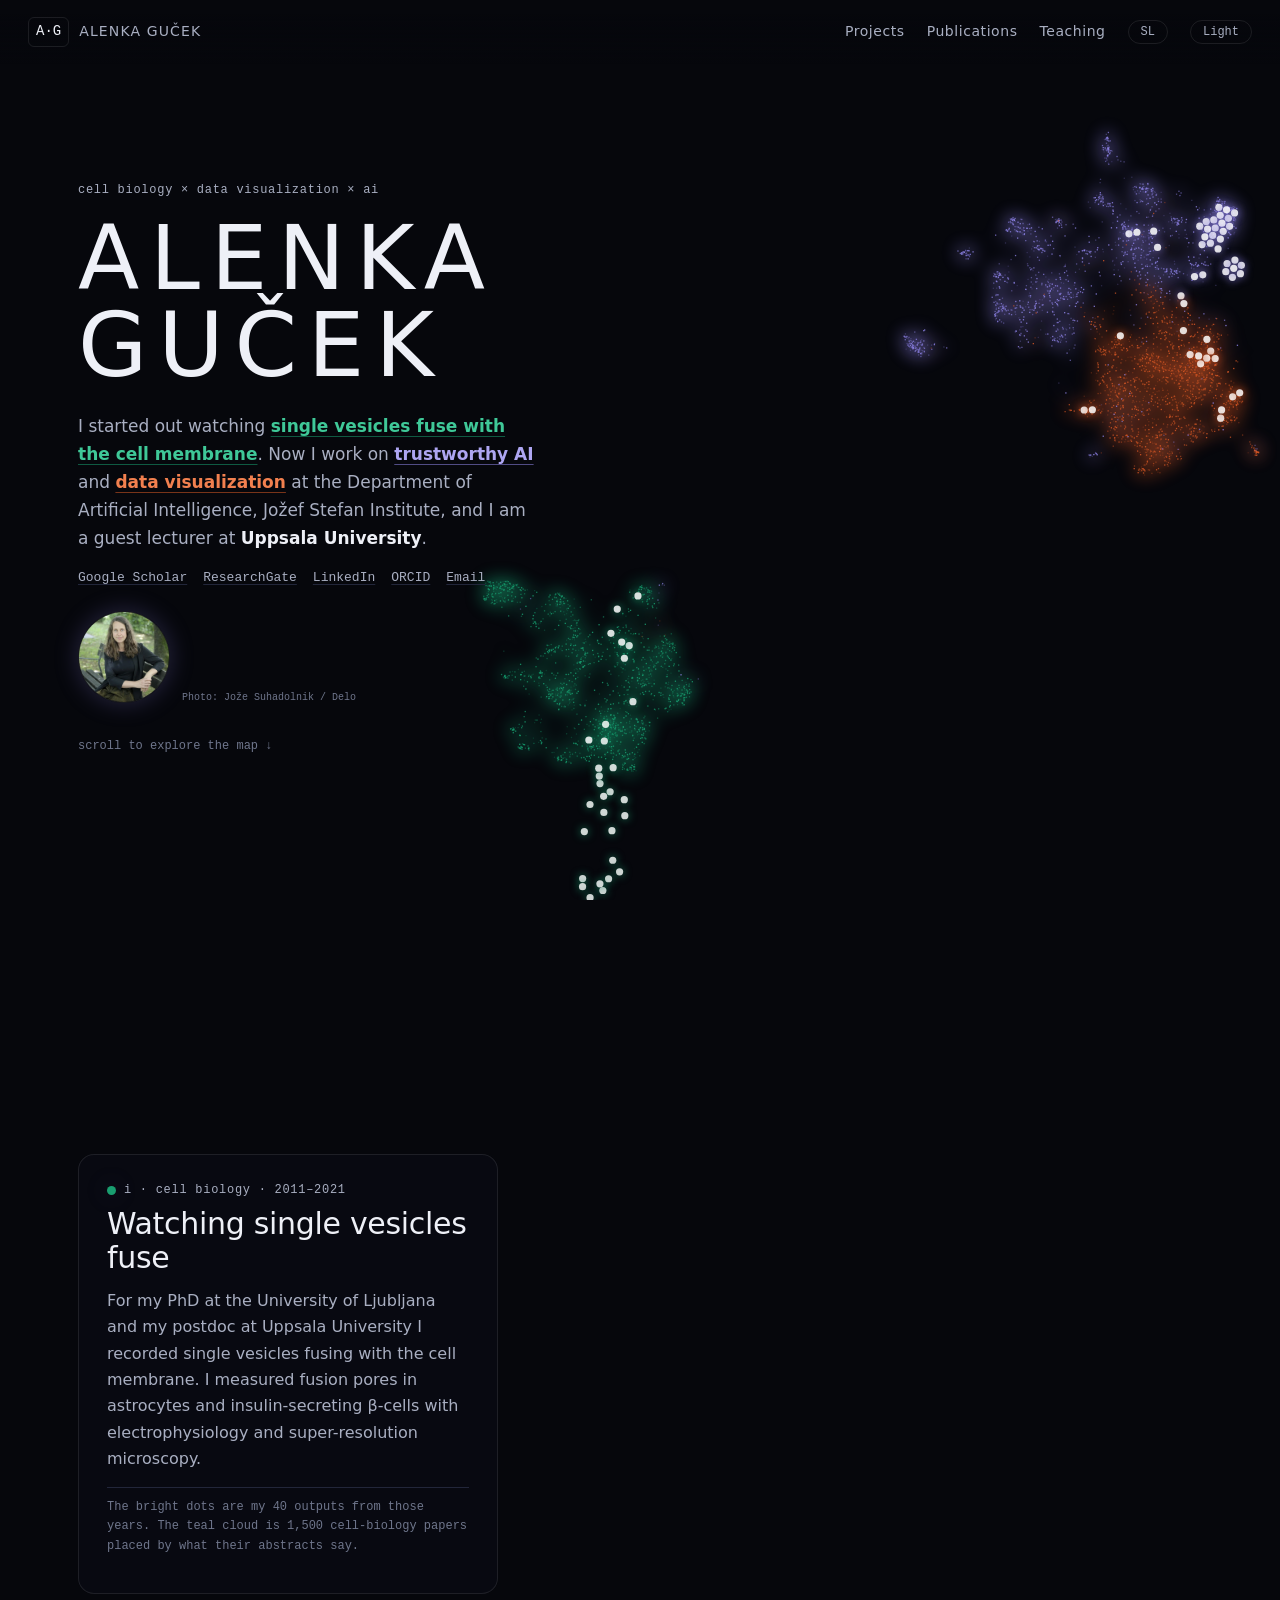
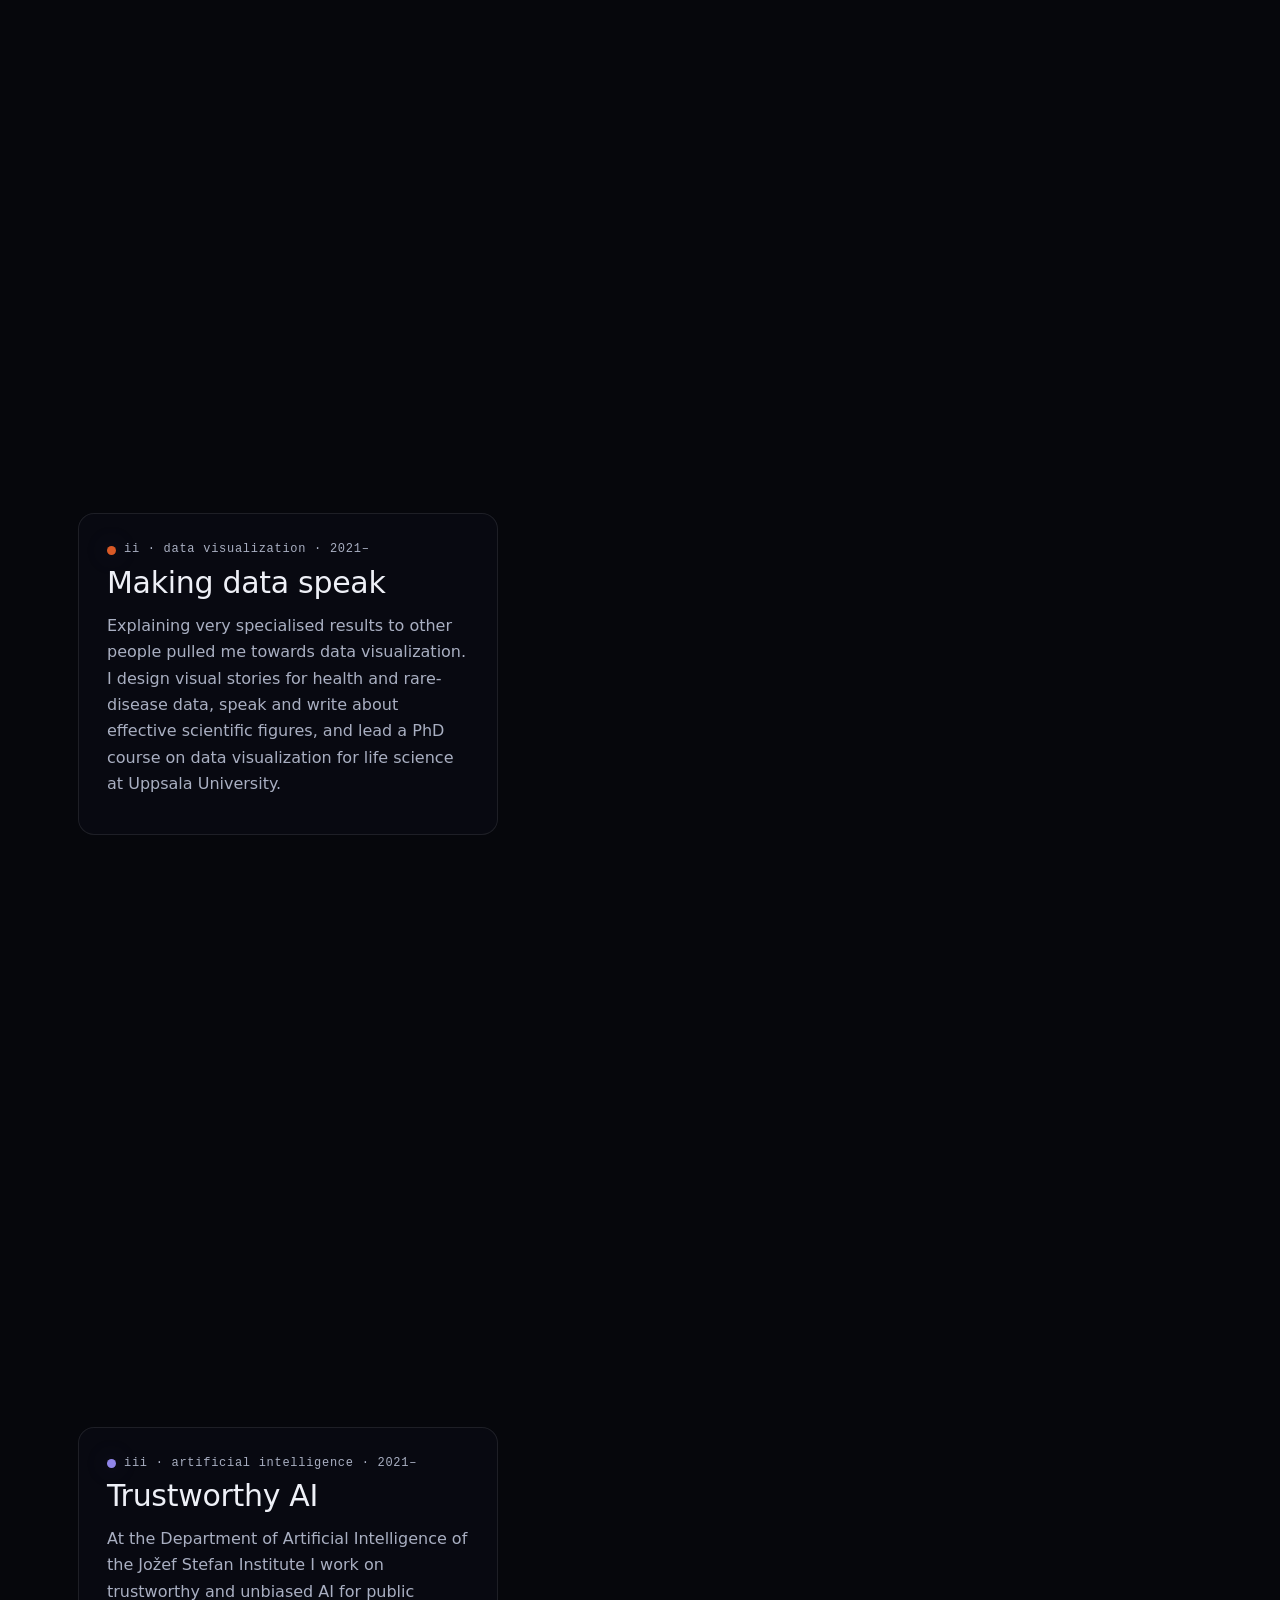
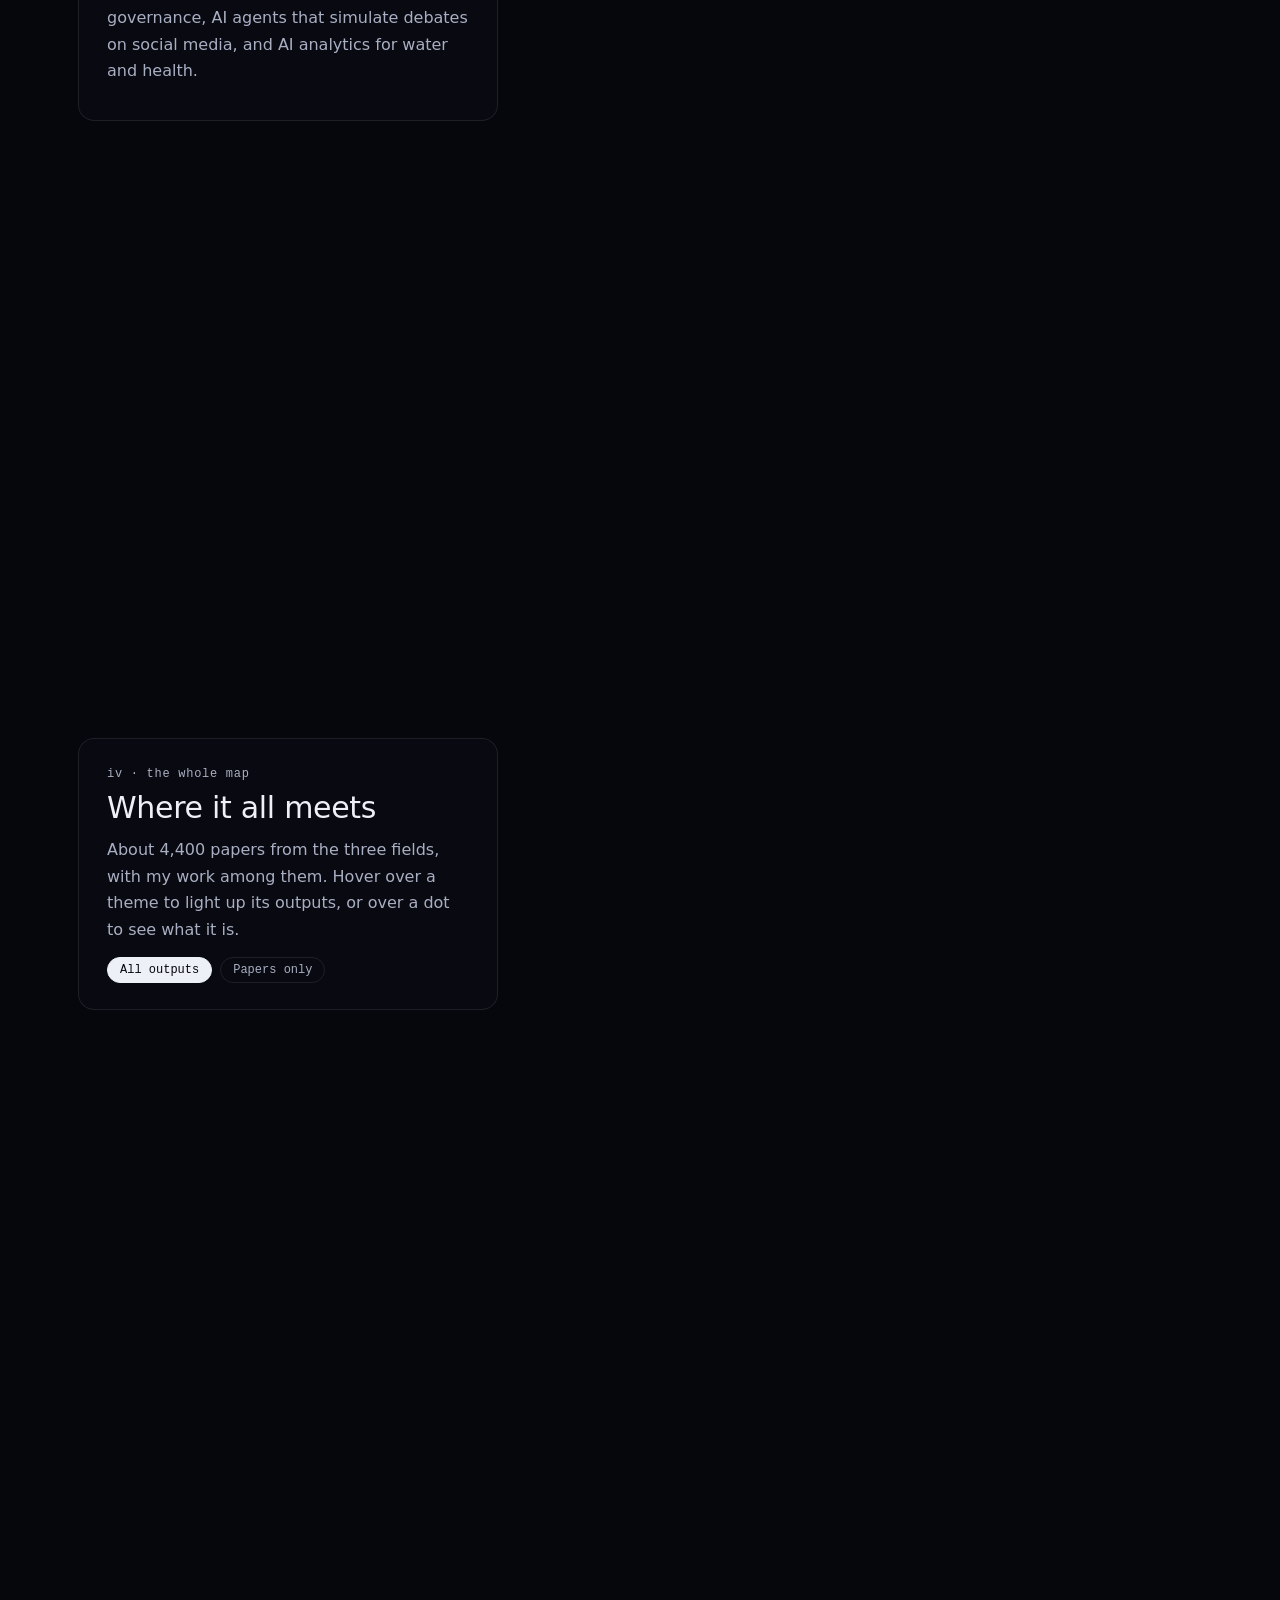
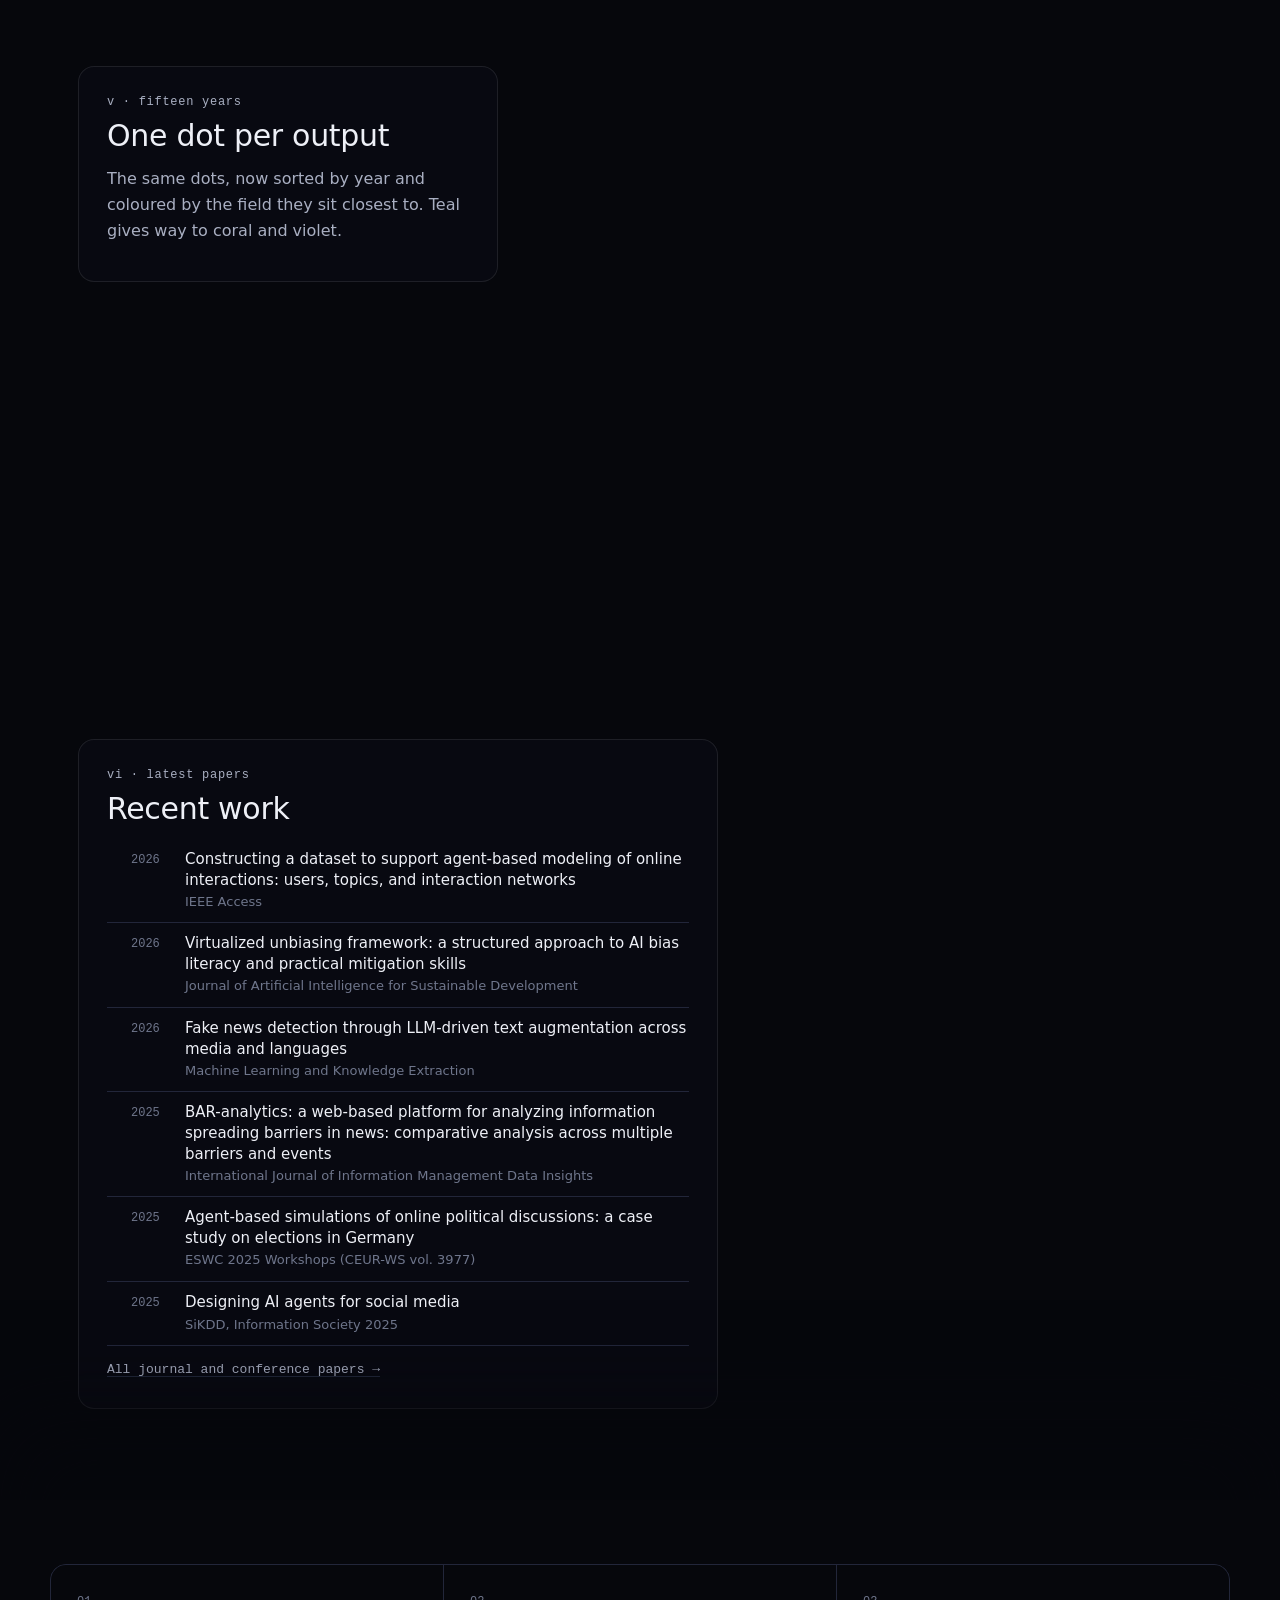
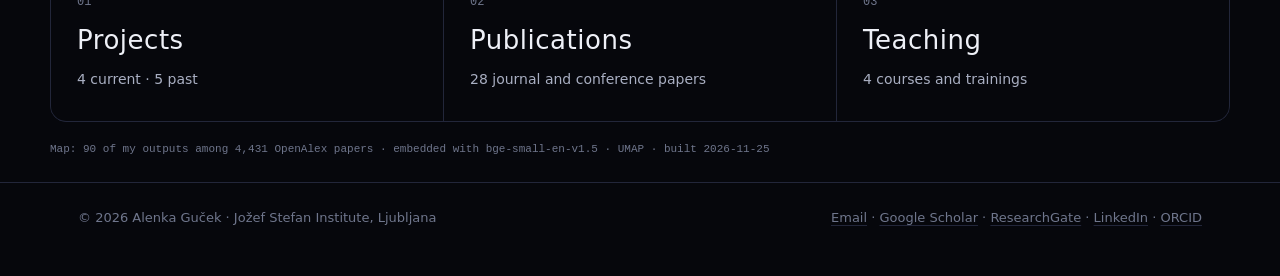
==== commit 7ed18ac7: "Slovenian version, Department of AI, teaching updates - EN/SL language switch on every page (i18n.js" ====
--- a/site/index.html
+++ b/site/index.html
@@ -4,18 +4,19 @@
 <meta charset="utf-8">
 <meta name="viewport" content="width=device-width, initial-scale=1">
 <title>Alenka Guček — cell biology · data visualization · AI</title>
-<meta name="description" content="Researcher at the Jožef Stefan Institute working where cell biology, data visualization and AI meet.">
+<meta name="description" content="Researcher at the Department of Artificial Intelligence, Jožef Stefan Institute, working where cell biology, data visualization and AI meet.">
 <script>try { const t = localStorage.getItem("theme"); if (t) document.documentElement.dataset.theme = t; } catch (e) {}</script>
-<link rel="stylesheet" href="css/style.css?v=11">
+<link rel="stylesheet" href="css/style.css?v=12">
 </head>
 <body class="home">
 <header class="nav"><div class="wrap">
   <a class="brand" href="index.html"><span class="mono">A·G</span> <span class="name">Alenka Guček</span></a>
   <nav>
-    <a class="link" href="projects.html">Projects</a>
-    <a class="link" href="publications.html">Publications</a>
-    <a class="link" href="teaching.html">Teaching</a>
-    <button id="theme" type="button">Light</button>
+    <a class="link" href="projects.html" data-i18n="nav.projects">Projects</a>
+    <a class="link" href="publications.html" data-i18n="nav.publications">Publications</a>
+    <a class="link" href="teaching.html" data-i18n="nav.teaching">Teaching</a>
+    <button id="lang" class="pill" type="button">SL</button>
+    <button id="theme" class="pill" type="button">Light</button>
   </nav>
 </div></header>
 
@@ -28,93 +29,94 @@
 <main id="story">
   <section class="step hero" data-step="hero">
     <div class="card">
-      <p class="kicker mono">cell biology × data visualization × AI</p>
+      <p class="kicker mono" data-i18n="hero.kicker">cell biology × data visualization × AI</p>
       <h1>Alenka<br>Guček</h1>
-      <p class="lede">I started out watching single vesicles fuse with the cell membrane. Now I work on <b>trustworthy AI</b> and <b>data visualization</b> at the Artificial Intelligence Laboratory, Jožef Stefan Institute, and I am a guest lecturer at <b>Uppsala University</b>.</p>
+      <p class="lede" data-i18n-html="hero.lede">I started out watching <span class="hl hl-cell">single vesicles fuse with the cell membrane</span>. Now I work on <span class="hl hl-ai">trustworthy AI</span> and <span class="hl hl-viz">data visualization</span> at the Department of Artificial Intelligence, Jožef Stefan Institute, and I am a guest lecturer at <b>Uppsala University</b>.</p>
       <div class="links">
         <a href="https://scholar.google.com/citations?user=tJEwAjEAAAAJ" target="_blank" rel="noopener">Google Scholar</a>
         <a href="https://www.researchgate.net/profile/Alenka-Gucek-2" target="_blank" rel="noopener">ResearchGate</a>
         <a href="https://www.linkedin.com/in/alenkagucek/" target="_blank" rel="noopener">LinkedIn</a>
         <a href="https://orcid.org/0000-0003-4453-1498" target="_blank" rel="noopener">ORCID</a>
-        <a href="mailto:alenka.gucek@ijs.si">Email</a>
+        <a href="mailto:alenka.gucek@ijs.si" data-i18n="email">Email</a>
       </div>
       <figure class="portrait">
-        <img src="imgs/profile.webp" alt="Alenka Guček sitting on a park bench">
-        <figcaption>Photo: Jože Suhadolnik / Delo</figcaption>
+        <img src="imgs/profile.webp" alt="Alenka Guček">
+        <figcaption data-i18n="photo">Photo: Jože Suhadolnik / Delo</figcaption>
       </figure>
-      <p class="scroll-hint mono">scroll to explore the map ↓</p>
+      <p class="scroll-hint mono" data-i18n="scroll">scroll to explore the map ↓</p>
     </div>
   </section>
 
   <section class="step" data-step="cell">
     <div class="card">
-      <p class="kicker mono"><i class="sw" style="background:var(--f-cell)"></i>I · cell biology · 2011–2021</p>
-      <h2>Watching single vesicles fuse</h2>
-      <p>For my PhD at the University of Ljubljana and my postdoc at Uppsala University I recorded single vesicles fusing with the cell membrane. I measured fusion pores in astrocytes and insulin-secreting β-cells with electrophysiology and super-resolution microscopy.</p>
-      <p class="note mono">The bright dots are my 40 outputs from those years. The teal cloud is 1,500 cell-biology papers placed by what their abstracts say.</p>
+      <p class="kicker mono"><i class="sw" style="background:var(--f-cell)"></i><span data-i18n="cell.kicker">I · cell biology · 2011–2021</span></p>
+      <h2 data-i18n="cell.h">Watching single vesicles fuse</h2>
+      <p data-i18n="cell.p">For my PhD at the University of Ljubljana and my postdoc at Uppsala University I recorded single vesicles fusing with the cell membrane. I measured fusion pores in astrocytes and insulin-secreting β-cells with electrophysiology and super-resolution microscopy.</p>
+      <p class="note mono" data-i18n="cell.note">The bright dots are my 40 outputs from those years. The teal cloud is 1,500 cell-biology papers placed by what their abstracts say.</p>
     </div>
   </section>
 
   <section class="step" data-step="viz">
     <div class="card">
-      <p class="kicker mono"><i class="sw" style="background:var(--f-viz)"></i>II · data visualization · 2021–</p>
-      <h2>Making data speak</h2>
-      <p>Explaining very specialised results to other people pulled me towards data visualization. I design visual stories for health and rare-disease data, speak and write about effective scientific figures, and lead a PhD course on data visualization for life science at Uppsala University.</p>
+      <p class="kicker mono"><i class="sw" style="background:var(--f-viz)"></i><span data-i18n="viz.kicker">II · data visualization · 2021–</span></p>
+      <h2 data-i18n="viz.h">Making data speak</h2>
+      <p data-i18n="viz.p">Explaining very specialised results to other people pulled me towards data visualization. I design visual stories for health and rare-disease data, speak and write about effective scientific figures, and lead a PhD course on data visualization for life science at Uppsala University.</p>
     </div>
   </section>
 
   <section class="step" data-step="ai">
     <div class="card">
-      <p class="kicker mono"><i class="sw" style="background:var(--f-ai)"></i>III · artificial intelligence · 2021–</p>
-      <h2>Trustworthy AI</h2>
-      <p>At the Jožef Stefan Institute's AI Lab I work on trustworthy and unbiased AI for public governance, AI agents that simulate debates on social media, and AI analytics for water and health.</p>
+      <p class="kicker mono"><i class="sw" style="background:var(--f-ai)"></i><span data-i18n="ai.kicker">III · artificial intelligence · 2021–</span></p>
+      <h2 data-i18n="ai.h">Trustworthy AI</h2>
+      <p data-i18n="ai.p">At the Department of Artificial Intelligence of the Jožef Stefan Institute I work on trustworthy and unbiased AI for public governance, AI agents that simulate debates on social media, and AI analytics for water and health.</p>
     </div>
   </section>
 
   <section class="step" data-step="all">
     <div class="card">
-      <p class="kicker mono">IV · the whole map</p>
-      <h2>Where it all meets</h2>
-      <p>About 4,400 papers from the three fields, with my work among them. Hover over a theme to light up its outputs, or over a dot to see what it is.</p>
+      <p class="kicker mono" data-i18n="all.kicker">IV · the whole map</p>
+      <h2 data-i18n="all.h">Where it all meets</h2>
+      <p data-i18n="all.p">About 4,400 papers from the three fields, with my work among them. Hover over a theme to light up its outputs, or over a dot to see what it is.</p>
       <div class="controls">
-        <button type="button" data-filter="all" aria-pressed="true">All outputs</button>
-        <button type="button" data-filter="papers" aria-pressed="false">Papers only</button>
+        <button type="button" data-filter="all" aria-pressed="true" data-i18n="filter.all">All outputs</button>
+        <button type="button" data-filter="papers" aria-pressed="false" data-i18n="filter.papers">Papers only</button>
       </div>
     </div>
   </section>
 
   <section class="step" data-step="timeline">
     <div class="card">
-      <p class="kicker mono">V · fifteen years</p>
-      <h2>One dot per output</h2>
-      <p>The same dots, now sorted by year and coloured by the field they sit closest to. Teal gives way to coral and violet.</p>
+      <p class="kicker mono" data-i18n="tl.kicker">V · fifteen years</p>
+      <h2 data-i18n="tl.h">One dot per output</h2>
+      <p data-i18n="tl.p">The same dots, now sorted by year and coloured by the field they sit closest to. Teal gives way to coral and violet.</p>
     </div>
   </section>
 
   <section class="step list-step" data-step="list">
     <div class="card wide">
-      <p class="kicker mono">VI · latest papers</p>
-      <h2>Recent work</h2>
+      <p class="kicker mono" data-i18n="list.kicker">VI · latest papers</p>
+      <h2 data-i18n="list.h">Recent work</h2>
       <div id="latest-pubs" class="latest"></div>
-      <a class="all-papers" id="all-papers" href="publications.html">All journal and conference papers →</a>
+      <a class="all-papers" id="all-papers" href="publications.html" data-i18n="list.all">All journal and conference papers →</a>
     </div>
   </section>
 
   <section class="after">
     <nav class="gates" aria-label="More">
-      <a class="gate" href="projects.html"><span class="g-k mono">01</span><span class="g-t">Projects</span><span class="g-s" id="g-projects">Current and past research projects</span></a>
-      <a class="gate" href="publications.html"><span class="g-k mono">02</span><span class="g-t">Publications</span><span class="g-s" id="g-pubs">Journal and conference papers</span></a>
-      <a class="gate" href="teaching.html"><span class="g-k mono">03</span><span class="g-t">Teaching</span><span class="g-s" id="g-teach">Courses and trainings</span></a>
+      <a class="gate" href="projects.html"><span class="g-k mono">01</span><span class="g-t" data-i18n="gate.projects">Projects</span><span class="g-s" id="g-projects"></span></a>
+      <a class="gate" href="publications.html"><span class="g-k mono">02</span><span class="g-t" data-i18n="gate.publications">Publications</span><span class="g-s" id="g-pubs"></span></a>
+      <a class="gate" href="teaching.html"><span class="g-k mono">03</span><span class="g-t" data-i18n="gate.teaching">Teaching</span><span class="g-s" id="g-teach"></span></a>
     </nav>
     <p class="method mono" id="method"></p>
   </section>
 </main>
 
 <footer><div class="wrap">
-  <span>© 2026 Alenka Guček · Jožef Stefan Institute, Ljubljana</span>
-  <span><a href="mailto:alenka.gucek@ijs.si">Email</a> · <a href="https://scholar.google.com/citations?user=tJEwAjEAAAAJ" target="_blank" rel="noopener">Google Scholar</a> · <a href="https://www.researchgate.net/profile/Alenka-Gucek-2" target="_blank" rel="noopener">ResearchGate</a> · <a href="https://www.linkedin.com/in/alenkagucek/" target="_blank" rel="noopener">LinkedIn</a> · <a href="https://orcid.org/0000-0003-4453-1498" target="_blank" rel="noopener">ORCID</a></span>
+  <span data-i18n="footer">© 2026 Alenka Guček · Jožef Stefan Institute, Ljubljana</span>
+  <span><a href="mailto:alenka.gucek@ijs.si" data-i18n="email">Email</a> · <a href="https://scholar.google.com/citations?user=tJEwAjEAAAAJ" target="_blank" rel="noopener">Google Scholar</a> · <a href="https://www.researchgate.net/profile/Alenka-Gucek-2" target="_blank" rel="noopener">ResearchGate</a> · <a href="https://www.linkedin.com/in/alenkagucek/" target="_blank" rel="noopener">LinkedIn</a> · <a href="https://orcid.org/0000-0003-4453-1498" target="_blank" rel="noopener">ORCID</a></span>
 </div></footer>
-<script src="js/site.js?v=11"></script>
-<script src="js/story.js?v=11"></script>
+<script src="js/i18n.js?v=12"></script>
+<script src="js/site.js?v=12"></script>
+<script src="js/story.js?v=12"></script>
 </body>
 </html>
--- a/site/css/style.css
+++ b/site/css/style.css
@@ -15,6 +15,8 @@
   --f-viz: #d95926;
   --f-ai: #9085e9;
   --glow: 0 0 24px rgba(144, 133, 233, 0.25);
+  /* field colours as text: lifted a step for contrast on the dark page */
+  --t-cell: #3fc898; --t-viz: #f2804f; --t-ai: #aea6f2;
   --sans: system-ui, -apple-system, "Segoe UI", sans-serif;
   --mono: ui-monospace, "Cascadia Mono", "SF Mono", Consolas, Menlo, monospace;
 }
@@ -32,6 +34,8 @@
   --f-viz: #eb6834;
   --f-ai: #6250d6;
   --glow: none;
+  /* field colours as text: darkened a step for contrast on paper */
+  --t-cell: #0b7a53; --t-viz: #b8471a; --t-ai: #4d3cc0;
 }
 
 * { box-sizing: border-box; }
@@ -50,8 +54,9 @@
 header.nav nav { display: flex; align-items: center; gap: 22px; }
 header.nav a.link { text-decoration: none; color: var(--ink-2); font-size: 14px; letter-spacing: .04em; }
 header.nav a.link[aria-current="page"], header.nav a.link:hover { color: var(--ink); }
-#theme { background: none; border: 1px solid var(--ring); color: var(--ink-2); border-radius: 999px; padding: 4px 12px; font: 12px var(--mono); cursor: pointer; }
-#theme:hover { color: var(--ink); }
+#theme, #lang { background: none; border: 1px solid var(--ring); color: var(--ink-2); border-radius: 999px; padding: 4px 12px; font: 12px var(--mono); cursor: pointer; }
+#theme:hover, #lang:hover { color: var(--ink); }
+#lang { min-width: 34px; }
 
 /* ---------- home: the story ---------- */
 #stage { position: fixed; inset: 0; z-index: 0; }
@@ -158,3 +163,18 @@
   .item { grid-template-columns: 1fr; gap: 2px; }
 }
 @media (prefers-reduced-motion: reduce) { .scroll-hint { animation: none; } }
+
+/* intro: key phrases in their field's colour, matching the map */
+.hl { font-weight: 600; text-decoration: underline; text-decoration-thickness: 1px; text-underline-offset: 4px; }
+.hl-cell { color: var(--t-cell); text-decoration-color: color-mix(in srgb, var(--f-cell) 55%, transparent); }
+.hl-viz { color: var(--t-viz); text-decoration-color: color-mix(in srgb, var(--f-viz) 55%, transparent); }
+.hl-ai { color: var(--t-ai); text-decoration-color: color-mix(in srgb, var(--f-ai) 55%, transparent); }
+
+/* teaching: a running series */
+.badge { display: inline-flex; align-items: center; gap: 8px; margin-top: 8px; font-size: 11.5px; color: var(--ink); border: 1px solid color-mix(in srgb, var(--f-cell) 45%, transparent); background: color-mix(in srgb, var(--f-cell) 10%, transparent); border-radius: 999px; padding: 3px 11px; }
+.badge i { width: 7px; height: 7px; border-radius: 50%; background: var(--f-cell); box-shadow: 0 0 0 3px color-mix(in srgb, var(--f-cell) 25%, transparent); animation: pulse 2.4s ease-in-out infinite; }
+@keyframes pulse { 50% { box-shadow: 0 0 0 6px color-mix(in srgb, var(--f-cell) 0%, transparent); } }
+ol.mods { margin: 10px 0 0; padding-left: 20px; color: var(--ink-2); font-size: 14px; }
+ol.mods li { padding: 2px 0; }
+ol.mods li::marker { font-family: var(--mono); color: var(--muted); font-size: 12px; }
+@media (prefers-reduced-motion: reduce) { .badge i { animation: none; } }
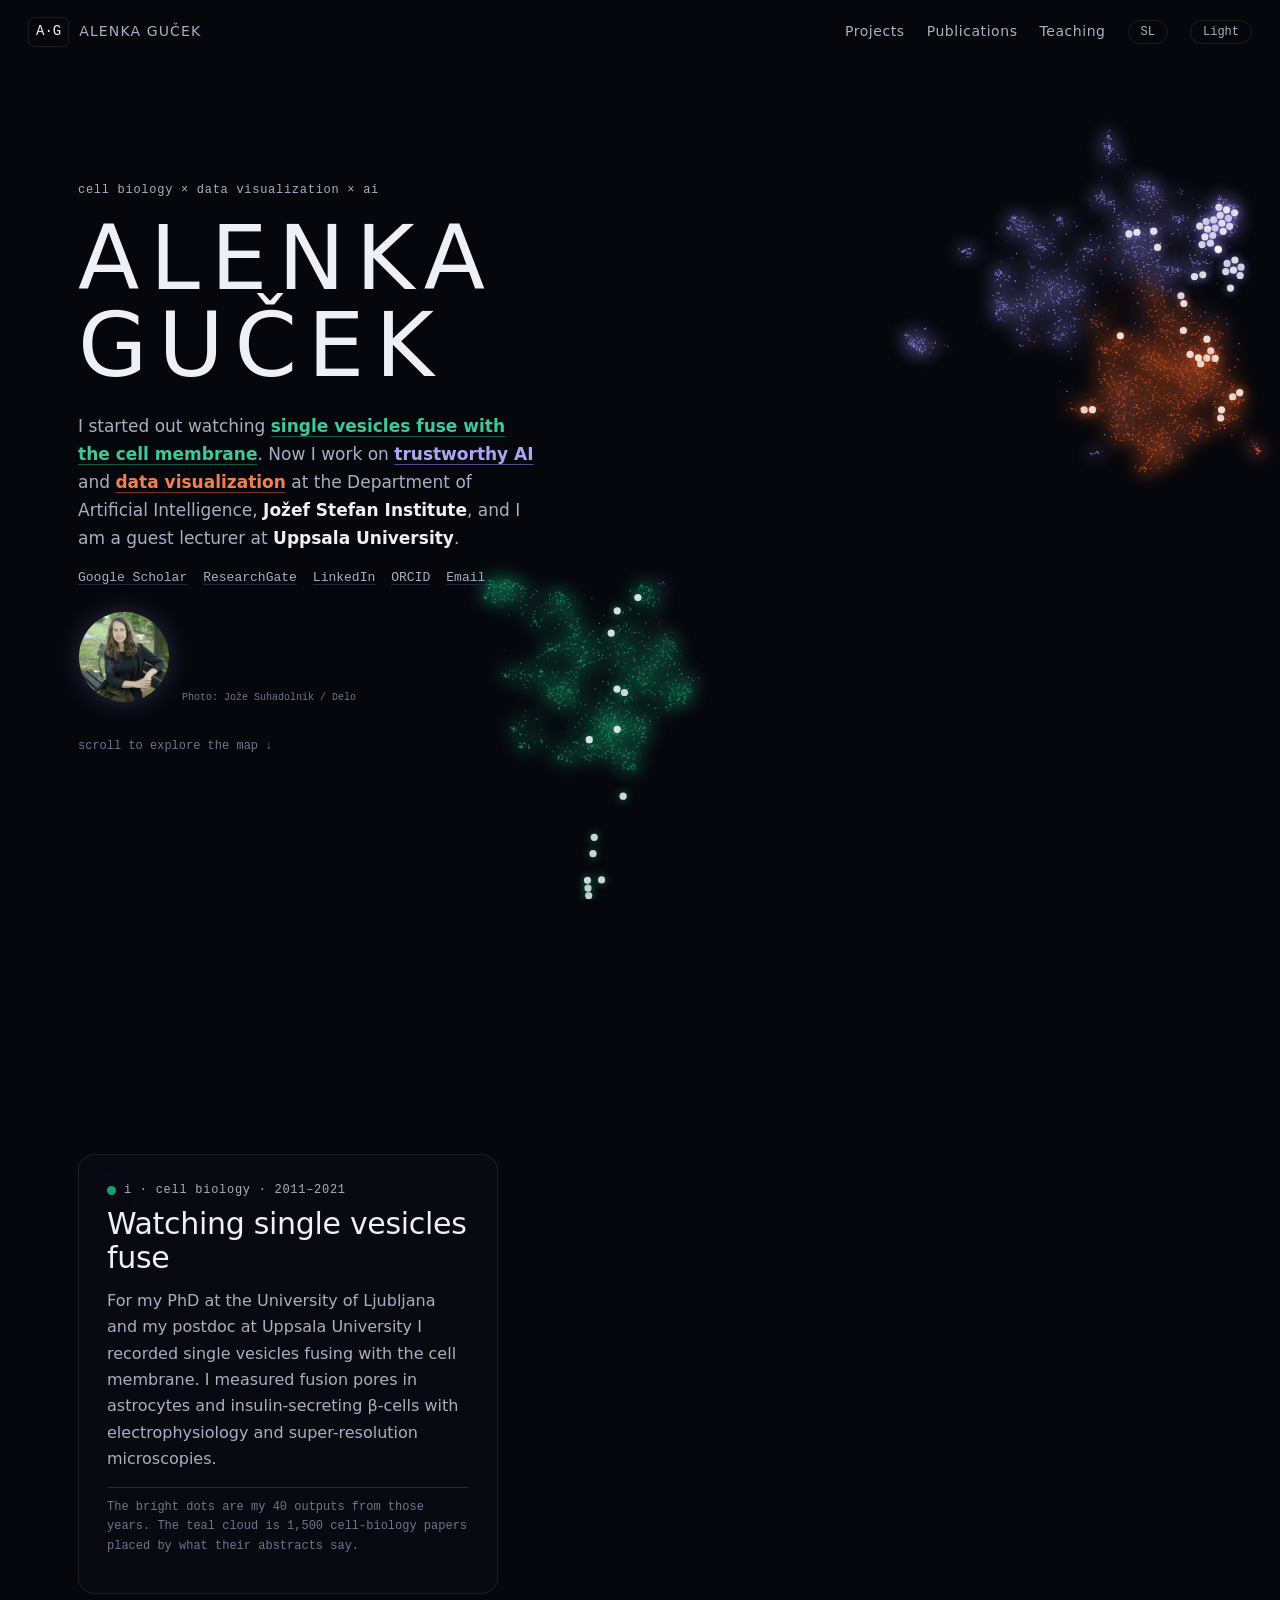
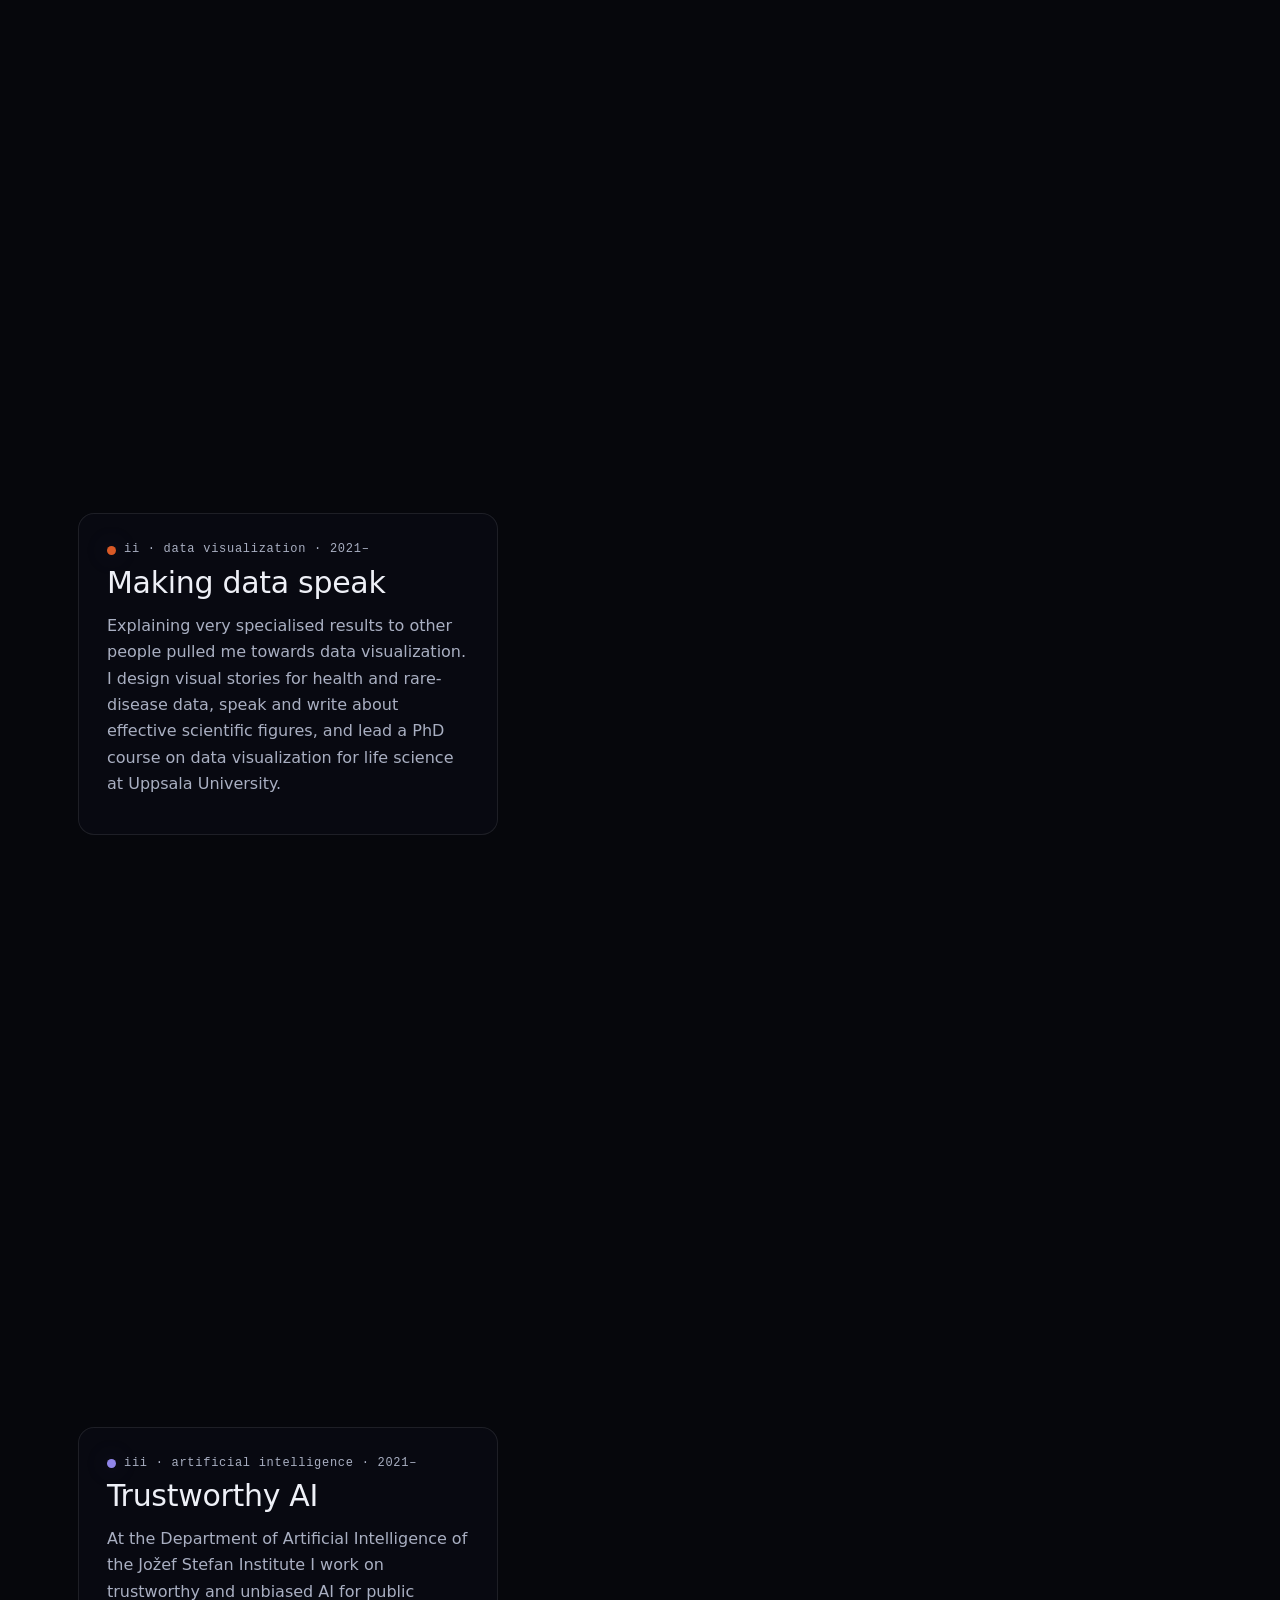
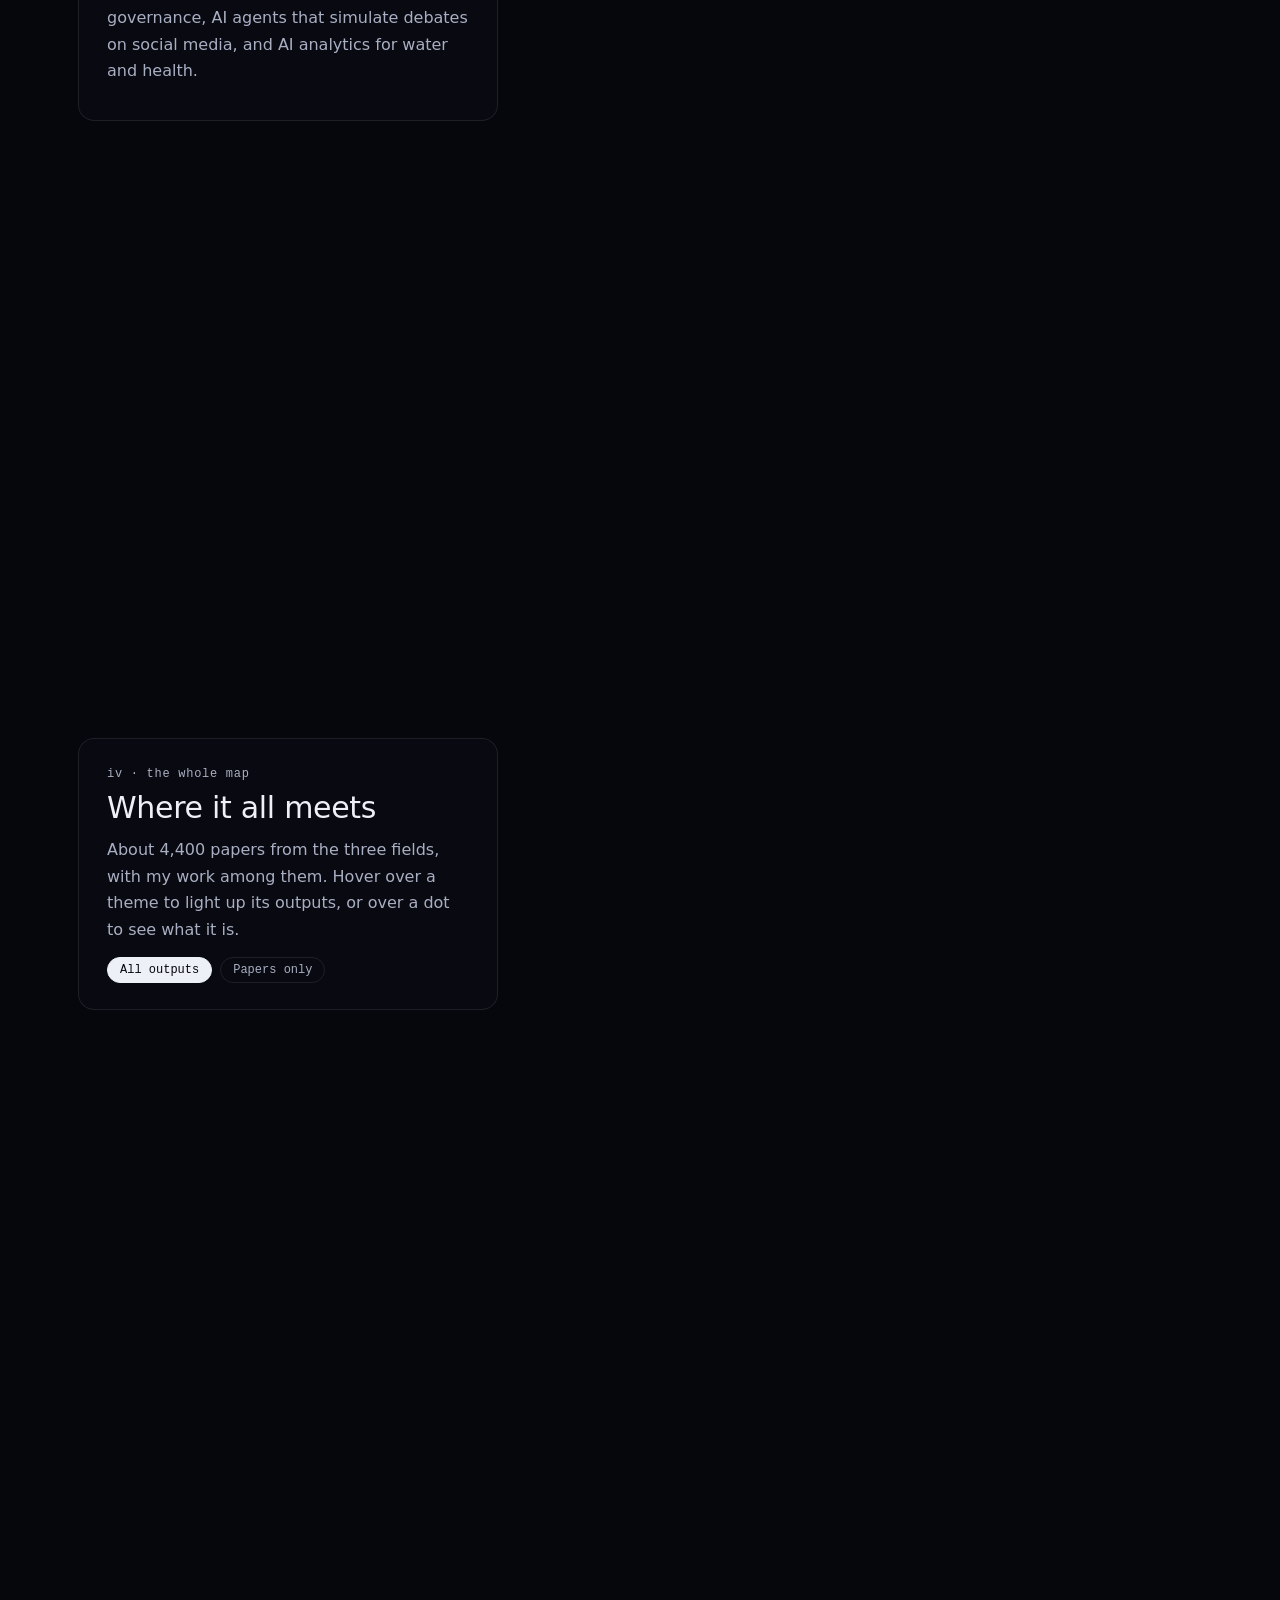
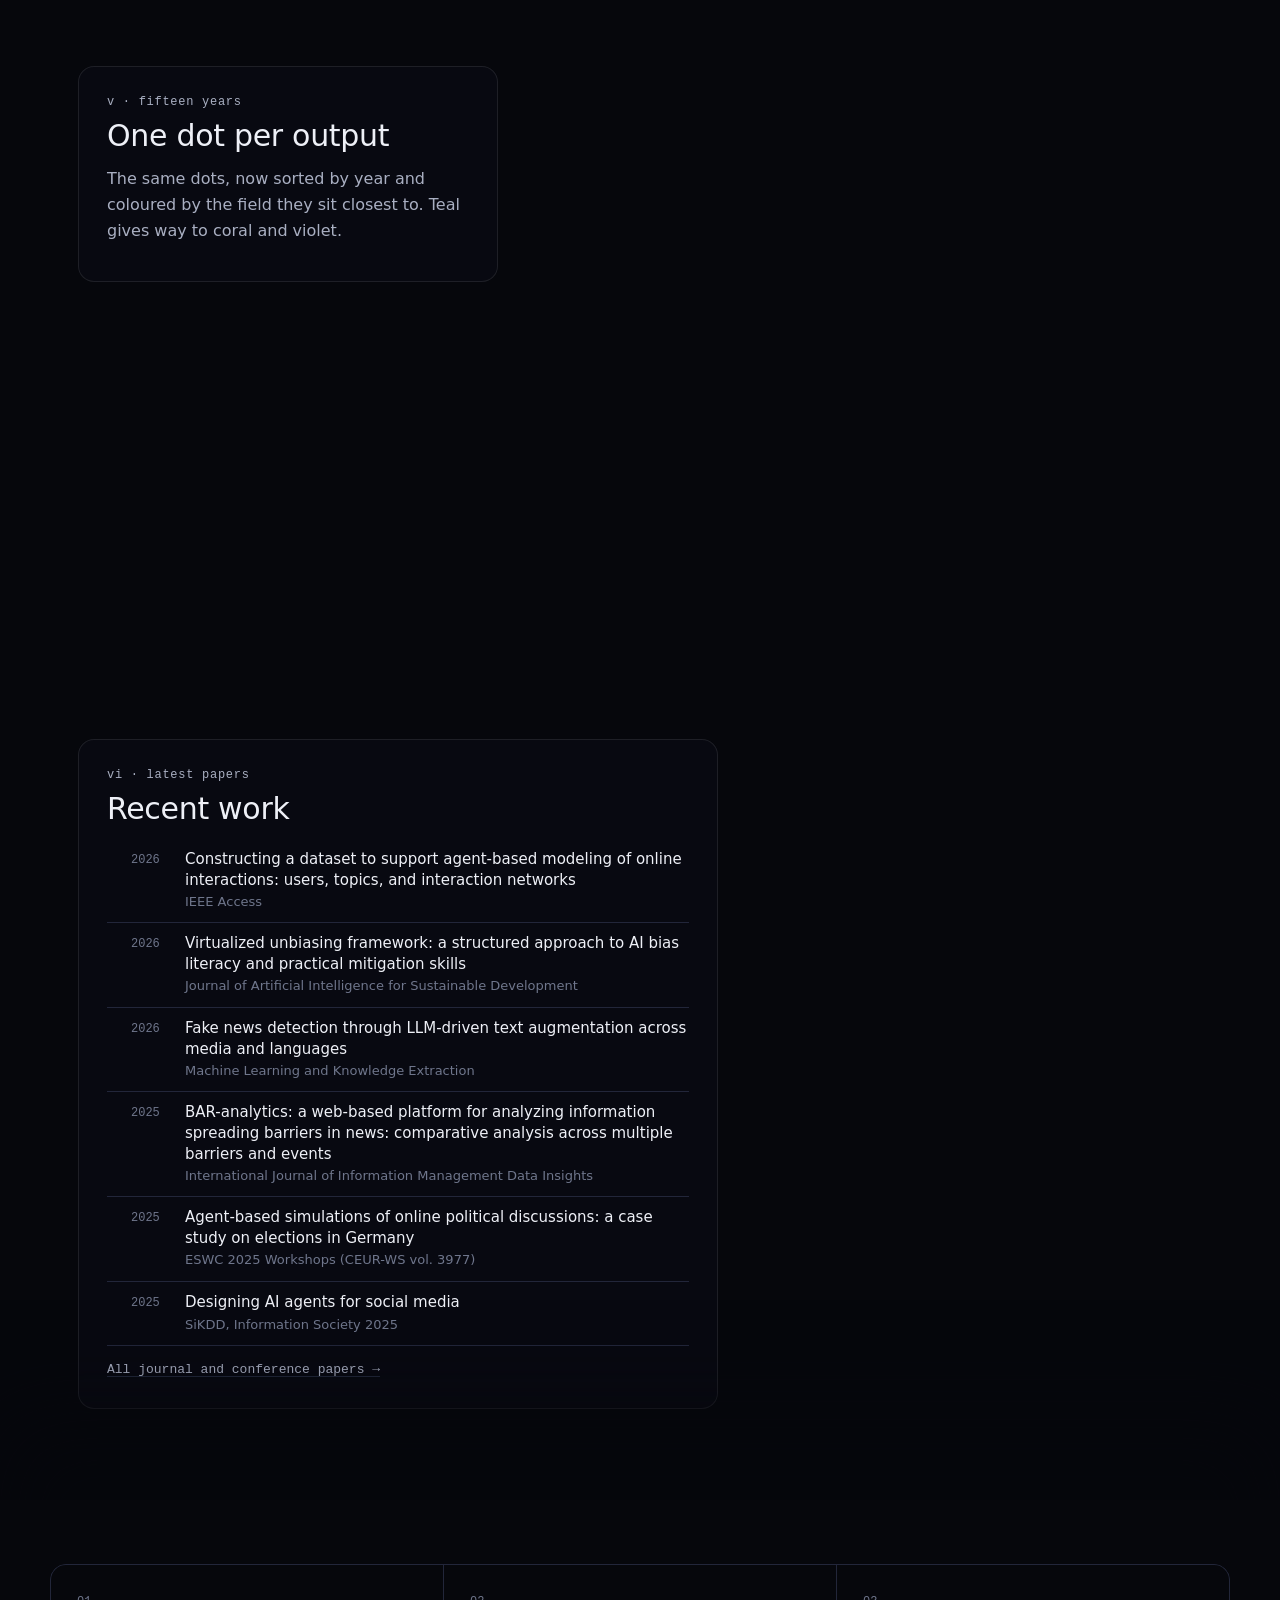
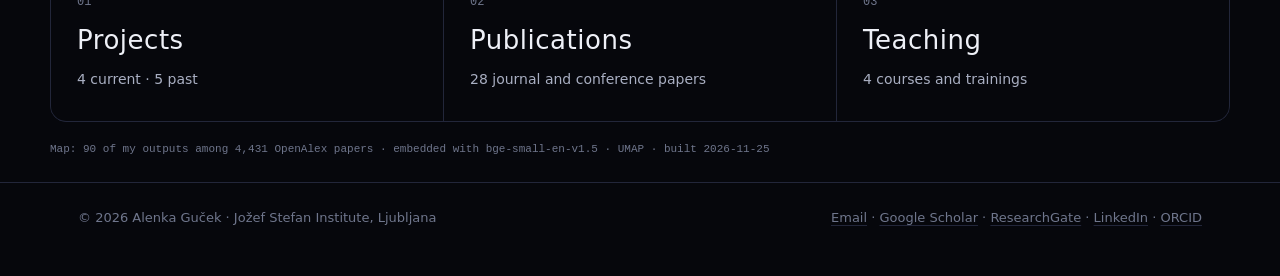
==== commit b265813b: "Content edits: institute in bold, project contributions, subtler teaching intro - bold Jožef Stefan " ====
--- a/site/index.html
+++ b/site/index.html
@@ -6,7 +6,7 @@
 <title>Alenka Guček — cell biology · data visualization · AI</title>
 <meta name="description" content="Researcher at the Department of Artificial Intelligence, Jožef Stefan Institute, working where cell biology, data visualization and AI meet.">
 <script>try { const t = localStorage.getItem("theme"); if (t) document.documentElement.dataset.theme = t; } catch (e) {}</script>
-<link rel="stylesheet" href="css/style.css?v=12">
+<link rel="stylesheet" href="css/style.css?v=13">
 </head>
 <body class="home">
 <header class="nav"><div class="wrap">
@@ -31,7 +31,7 @@
     <div class="card">
       <p class="kicker mono" data-i18n="hero.kicker">cell biology × data visualization × AI</p>
       <h1>Alenka<br>Guček</h1>
-      <p class="lede" data-i18n-html="hero.lede">I started out watching <span class="hl hl-cell">single vesicles fuse with the cell membrane</span>. Now I work on <span class="hl hl-ai">trustworthy AI</span> and <span class="hl hl-viz">data visualization</span> at the Department of Artificial Intelligence, Jožef Stefan Institute, and I am a guest lecturer at <b>Uppsala University</b>.</p>
+      <p class="lede" data-i18n-html="hero.lede">I started out watching <span class="hl hl-cell">single vesicles fuse with the cell membrane</span>. Now I work on <span class="hl hl-ai">trustworthy AI</span> and <span class="hl hl-viz">data visualization</span> at the Department of Artificial Intelligence, <b>Jožef Stefan Institute</b>, and I am a guest lecturer at <b>Uppsala University</b>.</p>
       <div class="links">
         <a href="https://scholar.google.com/citations?user=tJEwAjEAAAAJ" target="_blank" rel="noopener">Google Scholar</a>
         <a href="https://www.researchgate.net/profile/Alenka-Gucek-2" target="_blank" rel="noopener">ResearchGate</a>
@@ -51,7 +51,7 @@
     <div class="card">
       <p class="kicker mono"><i class="sw" style="background:var(--f-cell)"></i><span data-i18n="cell.kicker">I · cell biology · 2011–2021</span></p>
       <h2 data-i18n="cell.h">Watching single vesicles fuse</h2>
-      <p data-i18n="cell.p">For my PhD at the University of Ljubljana and my postdoc at Uppsala University I recorded single vesicles fusing with the cell membrane. I measured fusion pores in astrocytes and insulin-secreting β-cells with electrophysiology and super-resolution microscopy.</p>
+      <p data-i18n="cell.p">For my PhD at the University of Ljubljana and my postdoc at Uppsala University I recorded single vesicles fusing with the cell membrane. I measured fusion pores in astrocytes and insulin-secreting β-cells with electrophysiology and super-resolution microscopies.</p>
       <p class="note mono" data-i18n="cell.note">The bright dots are my 40 outputs from those years. The teal cloud is 1,500 cell-biology papers placed by what their abstracts say.</p>
     </div>
   </section>
@@ -115,8 +115,8 @@
   <span data-i18n="footer">© 2026 Alenka Guček · Jožef Stefan Institute, Ljubljana</span>
   <span><a href="mailto:alenka.gucek@ijs.si" data-i18n="email">Email</a> · <a href="https://scholar.google.com/citations?user=tJEwAjEAAAAJ" target="_blank" rel="noopener">Google Scholar</a> · <a href="https://www.researchgate.net/profile/Alenka-Gucek-2" target="_blank" rel="noopener">ResearchGate</a> · <a href="https://www.linkedin.com/in/alenkagucek/" target="_blank" rel="noopener">LinkedIn</a> · <a href="https://orcid.org/0000-0003-4453-1498" target="_blank" rel="noopener">ORCID</a></span>
 </div></footer>
-<script src="js/i18n.js?v=12"></script>
-<script src="js/site.js?v=12"></script>
-<script src="js/story.js?v=12"></script>
+<script src="js/i18n.js?v=13"></script>
+<script src="js/site.js?v=13"></script>
+<script src="js/story.js?v=13"></script>
 </body>
 </html>
